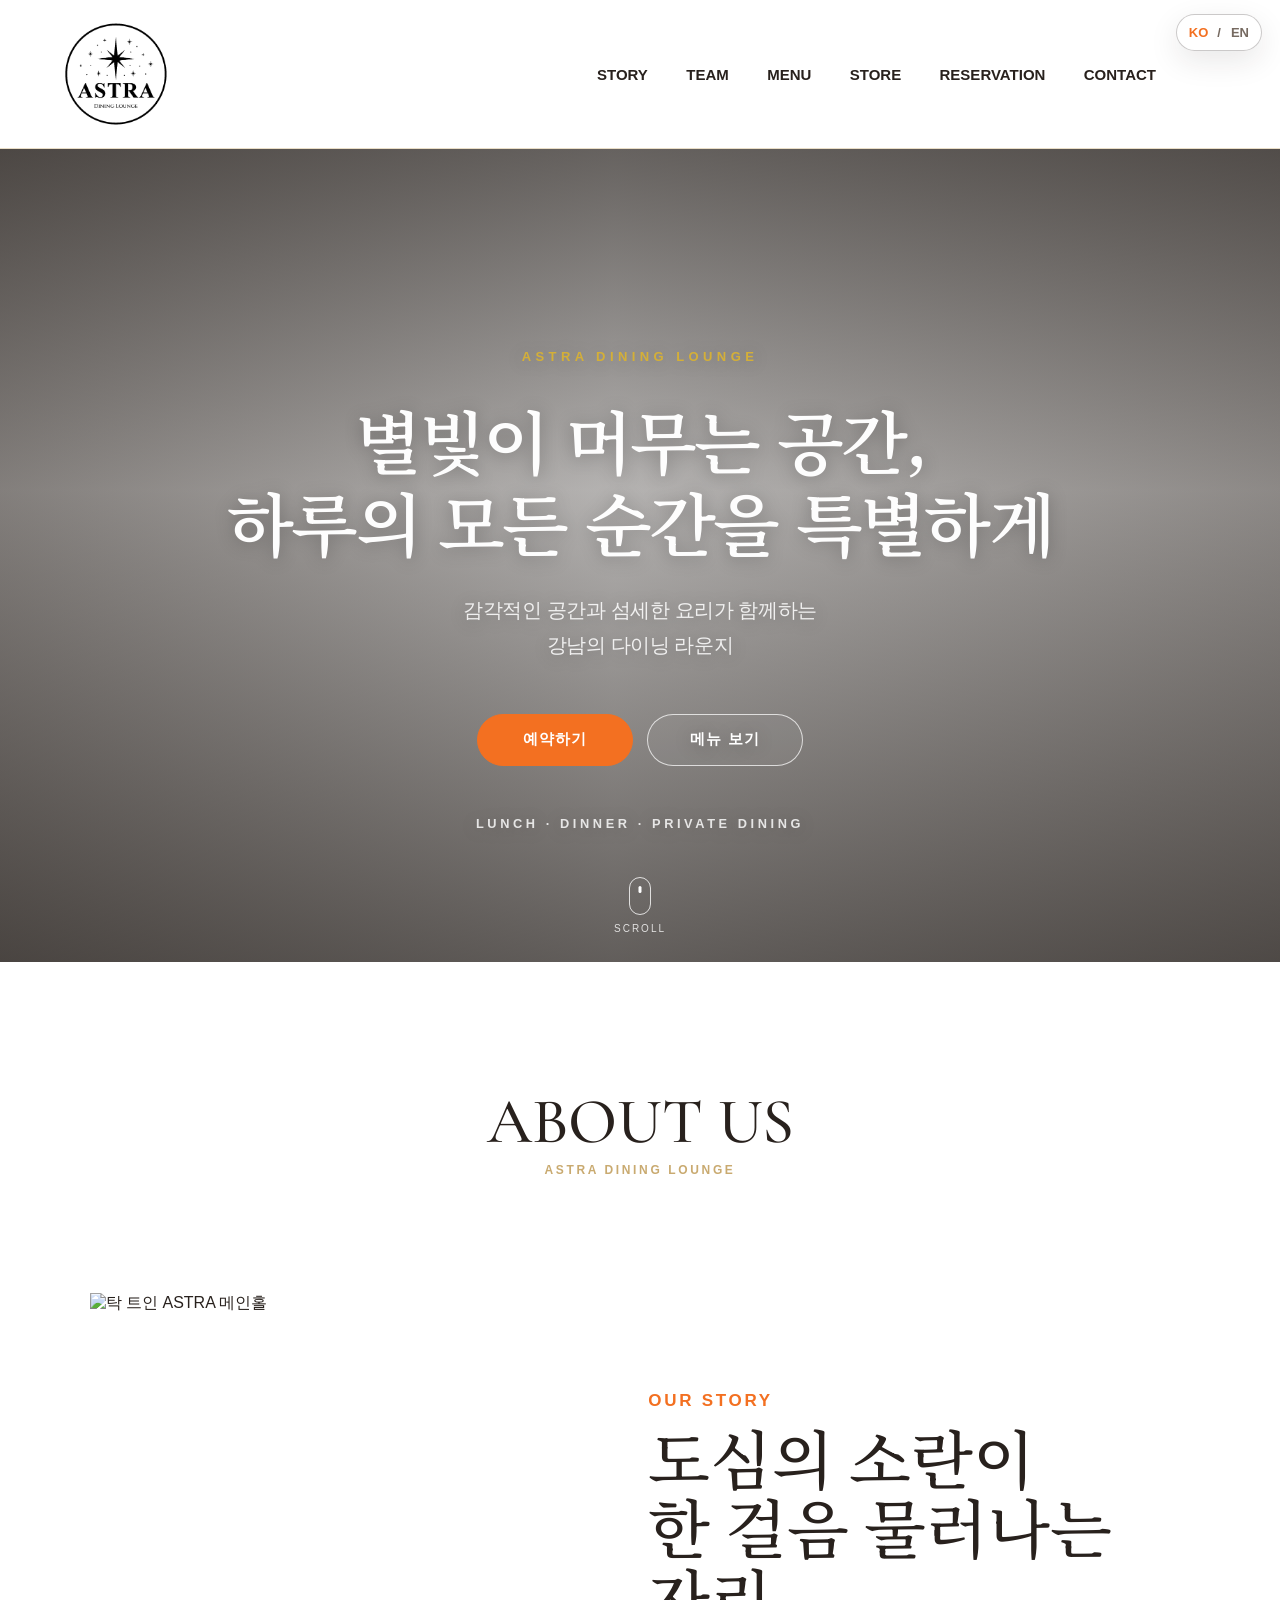
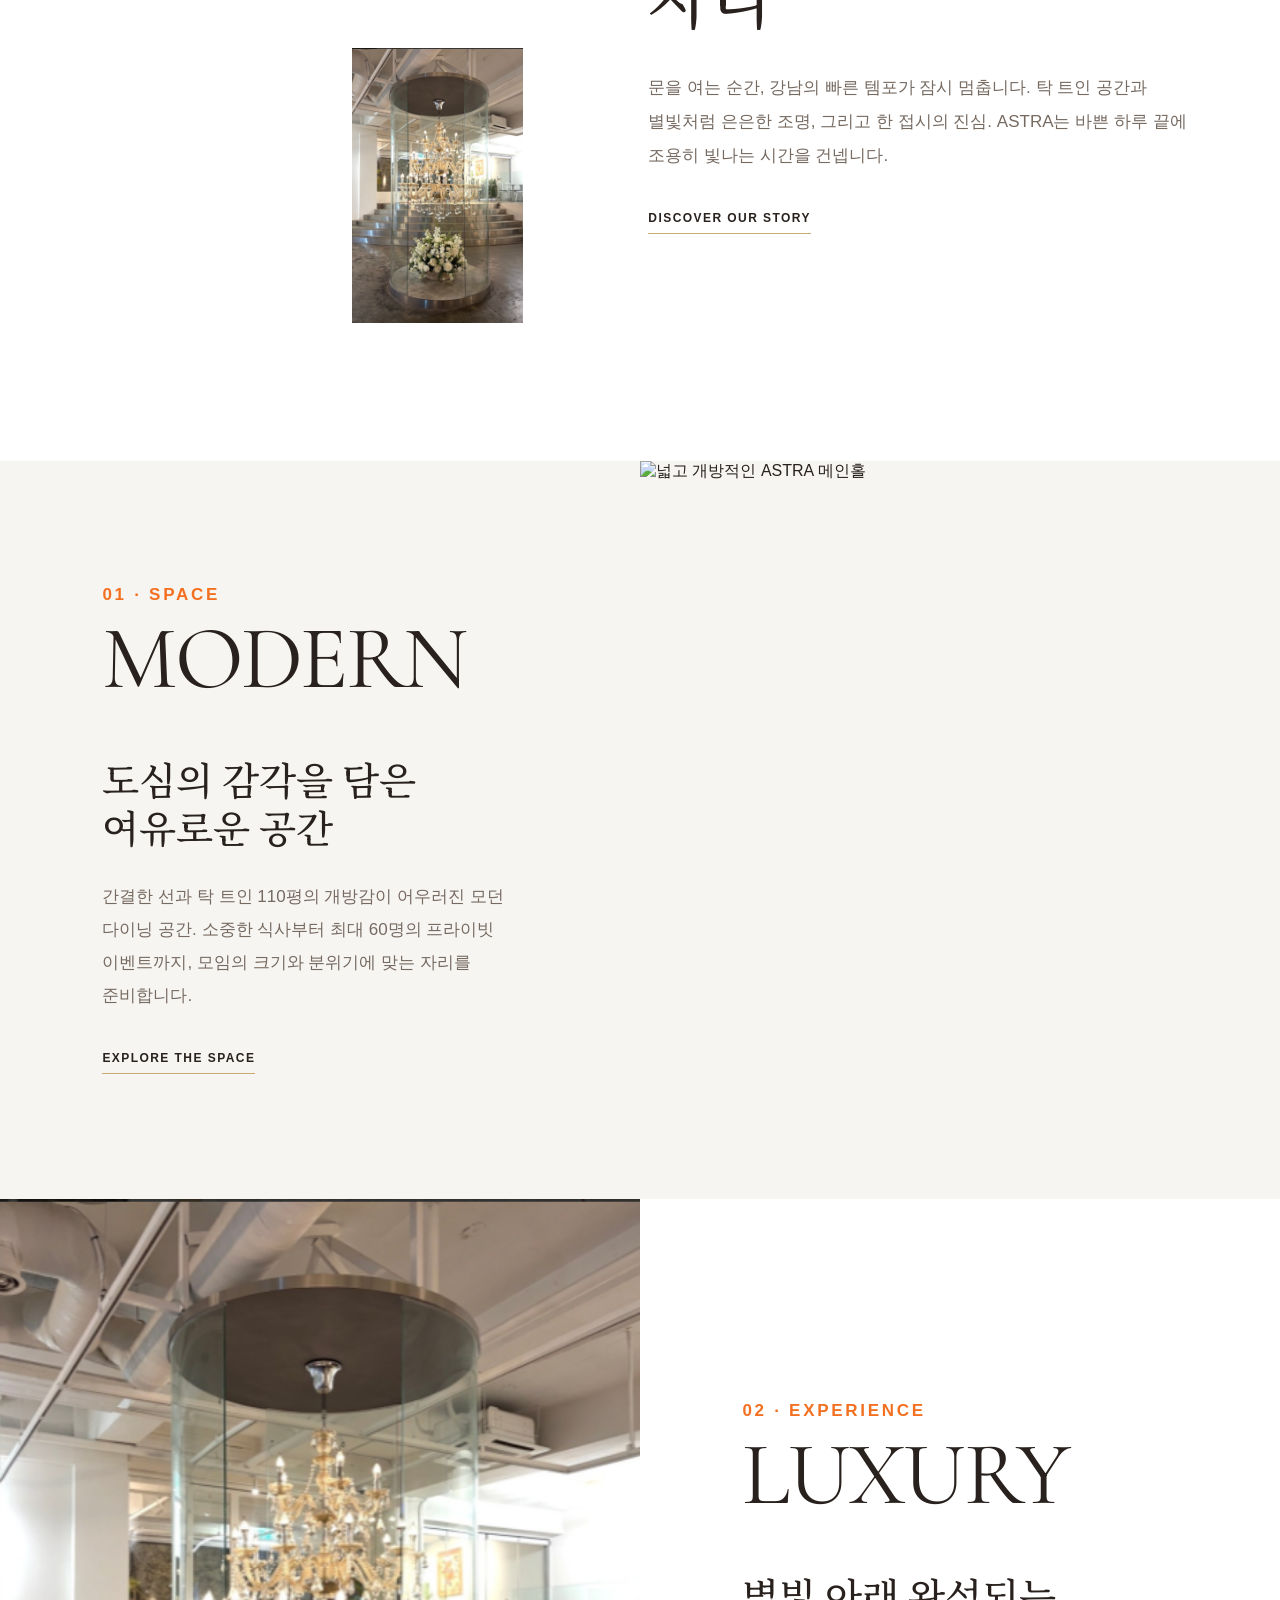
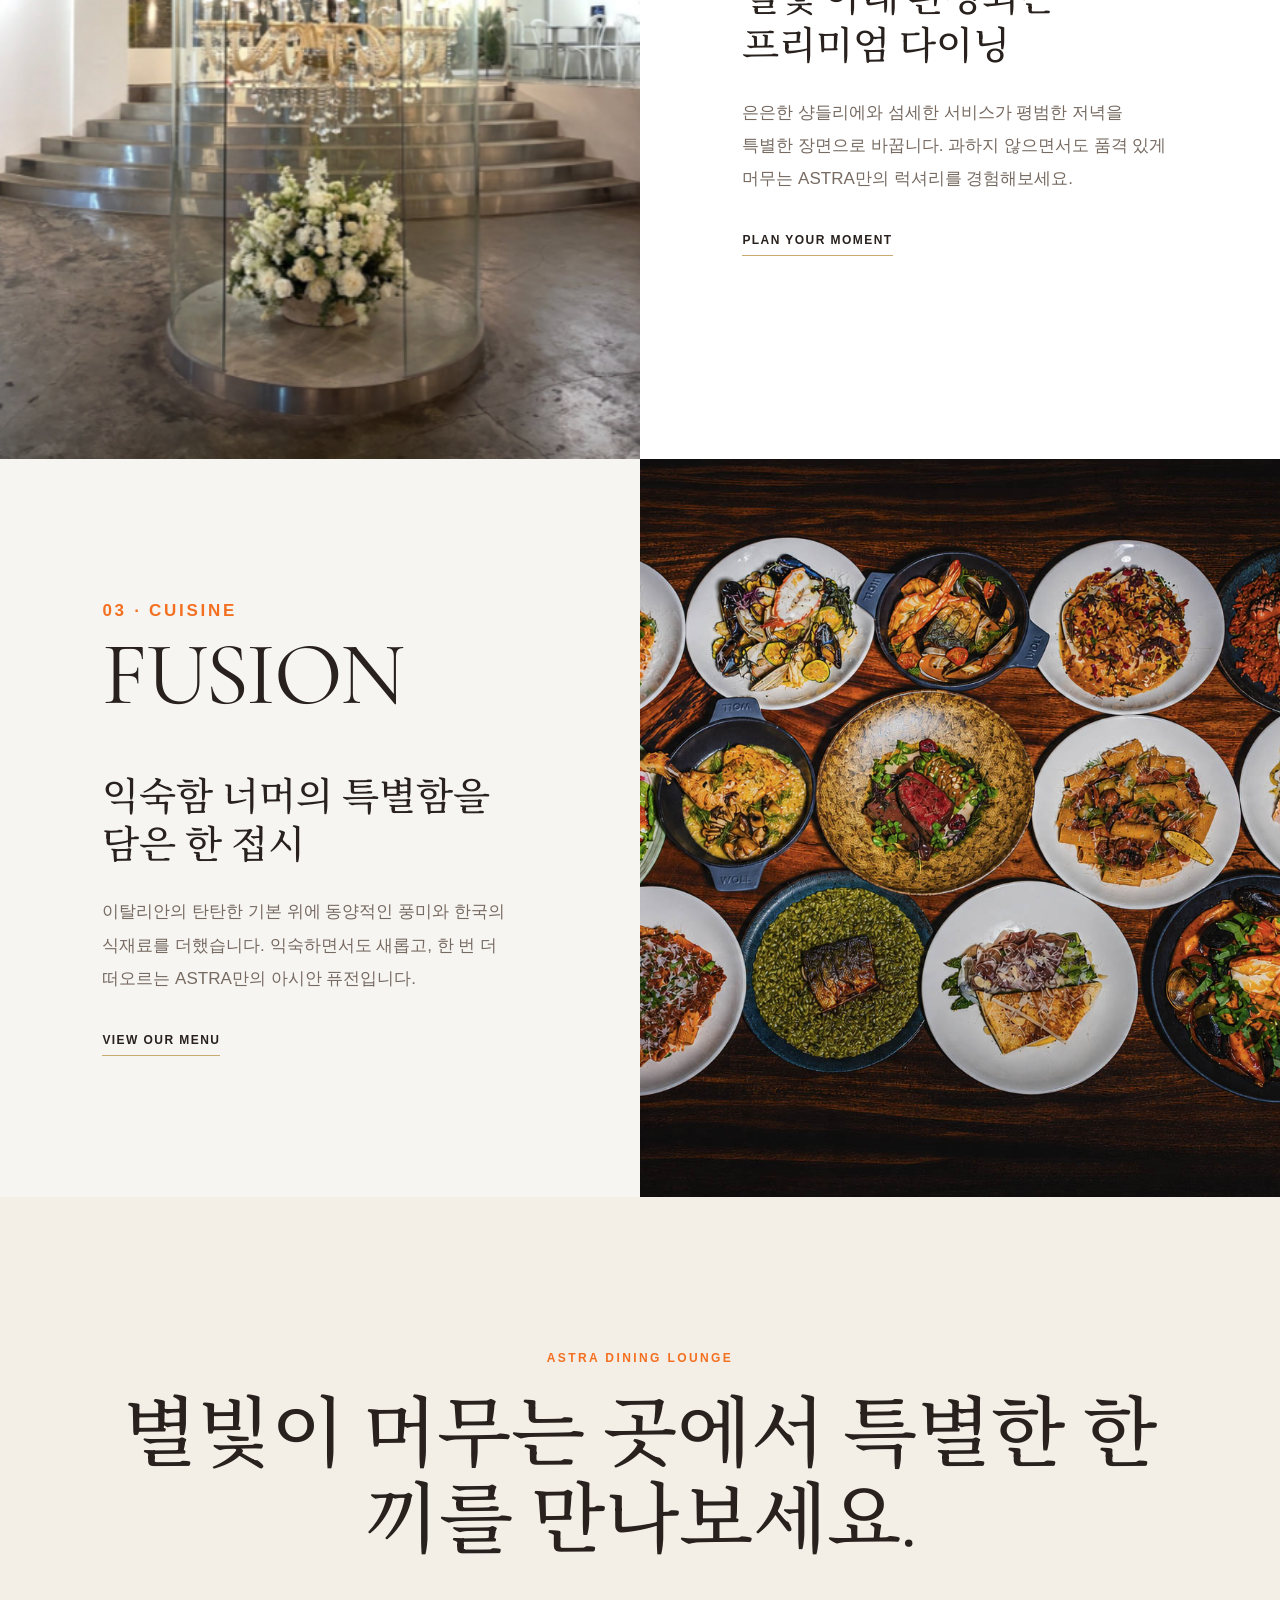
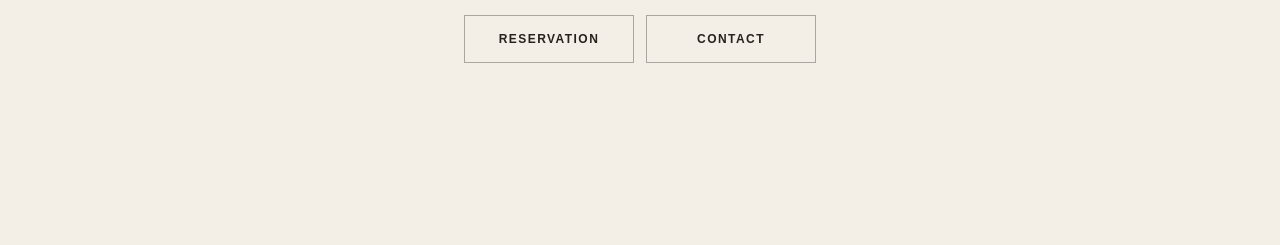
==== index.html @ 220792b0 "Add search engine optimization metadata" ====
﻿<!doctype html>
<html lang="ko">
  <head>
    <meta charset="UTF-8" />
    <meta name="viewport" content="width=device-width, initial-scale=1.0" />
    <title>ASTRA DINING LOUNGE | 강남 다이닝 레스토랑</title>
    <meta name="description" content="강남에서 즐기는 감각적인 다이닝 공간, ASTRA DINING LOUNGE입니다. 파스타, 피자, 스테이크와 함께 특별한 점심과 저녁을 만나보세요." />
    <meta name="robots" content="index, follow" />
    <meta name="naver-site-verification" content="9bb58cdee93c85784f960c00164a709942d7e1ee" />
    <link rel="canonical" href="https://astradining.com/" />
    <meta property="og:type" content="website" />
    <meta property="og:site_name" content="ASTRA DINING LOUNGE" />
    <meta property="og:title" content="ASTRA DINING LOUNGE | 강남 다이닝 레스토랑" />
    <meta property="og:description" content="강남에서 즐기는 감각적인 다이닝 공간, ASTRA DINING LOUNGE입니다." />
    <meta property="og:url" content="https://astradining.com/" />
    <meta property="og:image" content="https://astradining.com/logo.png" />
    <meta name="twitter:card" content="summary_large_image" />
    <meta name="twitter:title" content="ASTRA DINING LOUNGE | 강남 다이닝 레스토랑" />
    <meta name="twitter:description" content="강남에서 즐기는 감각적인 다이닝 공간, ASTRA DINING LOUNGE입니다." />
    <meta name="twitter:image" content="https://astradining.com/logo.png" />
    <link rel="icon" type="image/png" href="logo-outline.png" />
    <link rel="stylesheet" href="astra-bobi.css" />
    <script type="application/ld+json">
      {
        "@context": "https://schema.org",
        "@type": "Restaurant",
        "name": "ASTRA DINING LOUNGE",
        "url": "https://astradining.com/",
        "image": "https://astradining.com/logo.png",
        "telephone": "+82-2-553-0306",
        "menu": "https://astradining.com/astra-bobi-menu.html",
        "address": {
          "@type": "PostalAddress",
          "streetAddress": "봉은사로6길 39",
          "addressLocality": "강남구",
          "addressRegion": "서울",
          "addressCountry": "KR"
        },
        "openingHours": [
          "Mo 11:30-22:00",
          "We-Su 11:30-22:00"
        ]
      }
    </script>
  </head>
  <body>
    <header class="bobi-header home-header">
      <a class="bobi-brand" href="index.html"><img src="logo-outline.png" alt="ASTRA" /></a>
      <nav class="bobi-nav" aria-label="주요 메뉴">
        <a href="astra-bobi-story.html">Story</a>
        <a href="astra-bobi-team.html">Team</a>
        <a href="astra-bobi-menu.html">Menu</a>
        <a href="astra-bobi-store.html">Store</a>
        <a href="astra-bobi-reservation.html">Reservation</a>
        <a href="astra-bobi-contact.html">Contact</a>
      </nav>
    </header>
    <main>
      <section class="home-hero">
        <div class="hero-panel">
          <p class="hero-brand">ASTRA DINING LOUNGE</p>
          <h1>별빛이 머무는 공간,<br />하루의 모든 순간을 특별하게</h1>
          <p class="hero-description">감각적인 공간과 섬세한 요리가 함께하는<br />강남의 다이닝 라운지</p>
          <div class="hero-actions" aria-label="ASTRA 주요 이동 링크">
            <a class="hero-button hero-button-primary" href="astra-bobi-reservation.html">예약하기</a>
            <a class="hero-button hero-button-secondary" href="astra-bobi-menu.html">메뉴 보기</a>
          </div>
          <p class="hero-meta">LUNCH · DINNER · PRIVATE DINING</p>
        </div>
        <a class="home-scroll-cue" href="#about-astra" aria-label="브랜드 소개로 이동"><span></span>Scroll</a>
      </section>
      <section class="home-about" id="about-astra">
        <div class="home-section-heading">
          <strong>ABOUT US</strong>
          <span>ASTRA DINING LOUNGE</span>
        </div>
        <div class="home-about-layout">
          <div class="home-about-images">
            <figure><img src="인테리어사진/매장홀사진.JPG" alt="탁 트인 ASTRA 메인홀" /></figure>
            <figure><img src="인테리어사진/샹들리에.png" alt="ASTRA의 별빛을 닮은 샹들리에" /></figure>
          </div>
          <div class="home-about-copy">
            <p class="home-eyebrow">Our Story</p>
            <h2>도심의 소란이<br />한 걸음 물러나는 자리</h2>
            <p>문을 여는 순간, 강남의 빠른 템포가 잠시 멈춥니다. 탁 트인 공간과 별빛처럼 은은한 조명, 그리고 한 접시의 진심. ASTRA는 바쁜 하루 끝에 조용히 빛나는 시간을 건넵니다.</p>
            <a class="home-text-link" href="astra-bobi-story.html">Discover Our Story</a>
          </div>
        </div>
      </section>
      <section class="home-keyword home-keyword-space">
        <div class="home-keyword-copy">
          <span>01 · Space</span>
          <h2>MODERN</h2>
          <strong>도심의 감각을 담은 여유로운 공간</strong>
          <p>간결한 선과 탁 트인 110평의 개방감이 어우러진 모던 다이닝 공간. 소중한 식사부터 최대 60명의 프라이빗 이벤트까지, 모임의 크기와 분위기에 맞는 자리를 준비합니다.</p>
          <a class="home-text-link" href="astra-bobi-store.html">Explore The Space</a>
        </div>
        <figure><img src="인테리어사진/매장홀사진.JPG" alt="넓고 개방적인 ASTRA 메인홀" /></figure>
      </section>
      <section class="home-keyword home-keyword-stellar">
        <figure><img src="인테리어사진/샹들리에.png" alt="별빛처럼 빛나는 ASTRA 샹들리에" /></figure>
        <div class="home-keyword-copy">
          <span>02 · Experience</span>
          <h2>LUXURY</h2>
          <strong>별빛 아래 완성되는 프리미엄 다이닝</strong>
          <p>은은한 샹들리에와 섬세한 서비스가 평범한 저녁을 특별한 장면으로 바꿉니다. 과하지 않으면서도 품격 있게 머무는 ASTRA만의 럭셔리를 경험해보세요.</p>
          <a class="home-text-link" href="astra-bobi-reservation.html">Plan Your Moment</a>
        </div>
      </section>
      <section class="home-keyword home-keyword-fusion">
        <div class="home-keyword-copy">
          <span>03 · Cuisine</span>
          <h2>FUSION</h2>
          <strong>익숙함 너머의 특별함을 담은 한 접시</strong>
          <p>이탈리안의 탄탄한 기본 위에 동양적인 풍미와 한국의 식재료를 더했습니다. 익숙하면서도 새롭고, 한 번 더 떠오르는 ASTRA만의 아시안 퓨전입니다.</p>
          <a class="home-text-link" href="astra-bobi-menu.html">View Our Menu</a>
        </div>
        <figure><img src="메뉴사진/메뉴 단체사진.jpg" alt="ASTRA의 다채로운 아시안 퓨전 메뉴" /></figure>
      </section>
      <section class="home-closing">
        <p>ASTRA DINING LOUNGE</p>
        <h2>별빛이 머무는 곳에서 특별한 한 끼를 만나보세요.</h2>
        <div>
          <a href="astra-bobi-reservation.html">Reservation</a>
          <a href="astra-bobi-contact.html">Contact</a>
        </div>
      </section>
    </main>
    <script src="astra-language.js"></script>
  </body>
</html>
---- astra-bobi.css ----
﻿@import url("https://fonts.googleapis.com/css2?family=Cormorant+Garamond:wght@400;500;600;700&family=Noto+Serif+KR:wght@400;500;600;700&display=swap");
@import url("https://cdn.jsdelivr.net/gh/orioncactus/pretendard/dist/web/static/pretendard.css");

:root {
  --ink: #28211d;
  --muted: #766a61;
  --paper: #ffffff;
  --cream: #ffffff;
  --white: #ffffff;
  --orange: #f37021;
  --gold: #c9aa70;
  --line: rgba(201, 170, 112, 0.4);
}

* {
  box-sizing: border-box;
}

html {
  scroll-behavior: smooth;
}

body {
  margin: 0;
  color: var(--ink);
  background: var(--paper);
  font-family: "Pretendard", Arial, sans-serif;
}

h1,
h2,
h3 {
  margin-top: 0;
  font-family: "Cormorant Garamond", "Noto Serif KR", serif;
  font-weight: 500;
  letter-spacing: 0;
}

a {
  color: inherit;
  text-decoration: none;
}

img {
  display: block;
  width: 100%;
  height: 100%;
  object-fit: cover;
}

.bobi-header {
  position: absolute;
  z-index: 20;
  top: 0;
  left: 0;
  right: 0;
  display: grid;
  grid-template-columns: 110px minmax(0, 1fr);
  align-items: center;
  gap: 48px;
  min-height: 98px;
  padding: 22px clamp(24px, 5vw, 82px);
  padding-right: max(clamp(24px, 5vw, 82px), 124px);
  color: var(--white);
  border-bottom: 1px solid rgba(255, 255, 255, 0.24);
}

.bobi-header.light {
  position: relative;
  color: var(--ink);
  background: var(--white);
  border-bottom-color: var(--line);
}

.bobi-header.home-header {
  position: relative;
  color: var(--ink);
  background: var(--white);
  border-bottom-color: var(--line);
}

.bobi-brand img {
  width: 104px;
  height: auto;
  object-fit: contain;
}

.bobi-header:not(.light) .bobi-brand img {
  filter: invert(1);
}

.bobi-header.home-header .bobi-brand img {
  filter: none;
}

.bobi-nav {
  display: flex;
  flex-wrap: wrap;
  justify-content: flex-end;
  gap: clamp(20px, 3vw, 44px);
  font-size: 16px;
  font-weight: 700;
  text-transform: uppercase;
}

.bobi-nav a {
  position: relative;
  padding: 12px 0;
}

.bobi-nav a::after {
  content: "";
  position: absolute;
  left: 0;
  right: 100%;
  bottom: 4px;
  border-top: 2px solid var(--orange);
  transition: right 180ms ease;
}

.bobi-nav a:hover::after,
.bobi-nav a:focus-visible::after,
.bobi-nav a:active::after,
.bobi-nav a[aria-current="page"]::after {
  right: 0;
}

.bobi-nav a:hover,
.bobi-nav a:focus-visible,
.bobi-nav a:active,
.bobi-nav a[aria-current="page"] {
  color: var(--orange);
}

.language-switch {
  display: inline-flex;
  align-items: center;
  align-self: center;
  gap: 7px;
  padding: 7px 10px;
  color: var(--muted);
  border: 1px solid rgba(40, 33, 29, 0.24);
  border-radius: 999px;
  font-size: 13px;
  font-weight: 800;
  letter-spacing: 0.08em;
}

.language-switch button {
  align-self: center;
  padding: 3px 2px;
  color: var(--muted);
  background: transparent;
  border: 0;
  font: inherit;
  cursor: pointer;
  transition: color 180ms ease;
}

.language-switch button:hover,
.language-switch button:focus-visible,
.language-switch button.is-active {
  color: var(--orange);
}

.language-switch button:focus-visible {
  outline: 2px solid var(--orange);
  outline-offset: 3px;
}

.global-language-switch {
  position: fixed;
  z-index: 80;
  top: 14px;
  right: 18px;
  background: rgba(255, 255, 255, 0.9);
  box-shadow: 0 10px 30px rgba(40, 33, 29, 0.1);
  backdrop-filter: blur(10px);
}

section {
  padding: clamp(84px, 10vw, 148px) clamp(24px, 6vw, 96px);
}

.section-title {
  display: grid;
  grid-template-columns: minmax(0, 42%) minmax(0, 58%);
  align-items: center;
  gap: 20px;
  margin-bottom: clamp(42px, 6vw, 78px);
}

.section-title p {
  margin: 0;
  color: var(--orange);
  font-size: 16px;
  font-weight: 800;
  text-transform: uppercase;
}

.section-title span {
  flex: 0 0 68px;
  border-top: 1px solid var(--gold);
}

.home-hero {
  position: relative;
  display: flex;
  align-items: flex-end;
  min-height: calc(100vh - 98px);
  padding-top: clamp(80px, 9vw, 138px);
  padding-bottom: clamp(80px, 10vw, 140px);
  color: var(--white);
  background:
    linear-gradient(90deg, rgba(26, 21, 18, 0.72), rgba(26, 21, 18, 0.14)),
    url("인테리어사진/매장 외관.JPG") center 42% / cover;
}

.hero-panel {
  position: relative;
  z-index: 1;
  max-width: 1060px;
}

.hero-panel::before {
  content: "";
  position: absolute;
  top: 8px;
  bottom: 4px;
  left: -30px;
  border-left: 4px solid var(--orange);
}

.hero-panel p {
  margin: 0 0 16px;
  color: var(--gold);
  font-size: 14px;
  font-weight: 700;
  text-transform: uppercase;
}

.hero-panel h1 {
  margin: 0;
  font-size: clamp(72px, 13vw, 164px);
  font-weight: 400;
  line-height: 0.72;
}

.hero-panel span {
  display: block;
  margin-top: 34px;
  font-family: "Cormorant Garamond", "Noto Serif KR", serif;
  font-size: clamp(18px, 2.3vw, 30px);
  word-break: keep-all;
}

.home-story {
  display: grid;
  grid-template-columns: minmax(180px, 0.35fr) minmax(0, 1fr);
  gap: clamp(38px, 8vw, 130px);
  background: var(--white);
}

.home-story .section-title {
  align-self: start;
}

.home-story h2 {
  margin: 0;
  max-width: 900px;
  font-size: clamp(36px, 4.7vw, 64px);
  line-height: 1.04;
  word-break: keep-all;
}

.home-story > p {
  grid-column: 2;
  max-width: 800px;
  margin: 0;
  color: var(--muted);
  font-size: 16px;
  line-height: 1.9;
  word-break: keep-all;
}

.home-story .more-link {
  grid-column: 1 / -1;
  justify-self: center;
}

.more-link,
.room-strip a {
  display: inline-flex;
  width: fit-content;
  margin-top: 18px;
  padding: 13px 0;
  color: var(--orange);
  font-size: 13px;
  font-weight: 800;
  text-transform: uppercase;
  border-bottom: 1px solid currentColor;
}

.preview-grid {
  display: grid;
  grid-template-columns: 1.25fr 0.75fr;
  grid-template-rows: repeat(2, minmax(167px, 19.6vw));
  gap: 2px;
  padding: 2px;
  background: var(--gold);
}

.preview-grid a {
  position: relative;
  overflow: hidden;
  background: var(--cream);
}

.preview-grid a:first-child {
  grid-row: 1 / 3;
}

.preview-grid a::after,
.menu-wall figure::after,
.store-gallery figure::after {
  content: "";
  position: absolute;
  inset: 0;
  background: linear-gradient(180deg, transparent 55%, rgba(31, 24, 20, 0.66));
}

.preview-grid img,
.menu-wall img,
.store-gallery img {
  transition: transform 600ms ease;
}

.preview-grid a:hover img,
.menu-wall figure:hover img,
.store-gallery figure:hover img {
  transform: scale(1.035);
}

.preview-grid span {
  position: absolute;
  z-index: 1;
  left: clamp(24px, 4vw, 58px);
  bottom: clamp(24px, 4vw, 52px);
  color: var(--white);
  font-family: "Cormorant Garamond", "Noto Serif KR", serif;
  font-size: clamp(35px, 4.5vw, 59px);
}

.home-story .section-title p,
.home-team .section-title p {
  font-size: 18px;
}

.home-team {
  background: var(--paper);
  text-align: center;
}

.home-team .section-title {
  justify-content: flex-start;
}

.home-team > h2 {
  max-width: 920px;
  margin: 0 auto;
  font-size: clamp(36px, 4.6vw, 62px);
  line-height: 1.05;
  word-break: keep-all;
}

.home-team-grid,
.team-board {
  display: grid;
  grid-template-columns: repeat(3, minmax(0, 1fr));
  gap: 1px;
  margin-top: clamp(52px, 7vw, 92px);
  background: var(--line);
}

.home-team-grid article,
.team-board article {
  padding: clamp(36px, 5vw, 68px) clamp(22px, 3vw, 46px);
  background: var(--white);
}

.home-team-grid p,
.team-board p {
  margin: 0 0 12px;
  color: var(--orange);
  font-size: 12px;
  font-weight: 800;
  text-transform: uppercase;
}

.home-team-grid h3,
.team-board h2 {
  margin: 0;
  font-size: clamp(28px, 3.4vw, 46px);
}

.page-title {
  min-height: 430px;
  color: var(--ink);
  background: var(--white);
  border-bottom: 1px solid var(--line);
}

.page-title .section-title {
  margin-bottom: 38px;
}

.page-title > h1 {
  margin: 0;
  font-size: clamp(48px, 7.5vw, 96px);
  font-weight: 400;
  line-height: 0.75;
}

.team-intro {
  max-width: 860px;
  margin: 44px 0 0;
  color: #4a403a;
  font-size: clamp(17px, 1.4vw, 21px);
  font-weight: 500;
  line-height: 1.9;
  word-break: keep-all;
}

.menu-title {
  display: flex;
  flex-direction: column;
  justify-content: flex-end;
  min-height: 64vh;
  color: var(--white);
  background:
    linear-gradient(90deg, rgba(32, 25, 21, 0.68), rgba(32, 25, 21, 0.12)),
    url("인테리어사진/IMG_3693.jpg") center 54% / cover;
  border-bottom: 0;
}

.menu-title .section-title p {
  color: var(--gold);
}

.sub-hero {
  display: flex;
  flex-direction: column;
  justify-content: flex-end;
  min-height: 72vh;
  color: var(--white);
}

.story-visual {
  background:
    linear-gradient(90deg, rgba(34, 27, 23, 0.76), rgba(34, 27, 23, 0.18)),
    url("인테리어사진/내부사진.png") center / cover;
}

.sub-hero .section-title p {
  color: var(--gold);
}

.story-english {
  margin: 0 0 18px;
  color: var(--gold);
  font-family: "Cormorant Garamond", serif;
  font-size: clamp(18px, 2vw, 28px);
}

.sub-hero h1 {
  max-width: 1120px;
  margin: 0;
  font-size: clamp(40px, 5.2vw, 72px);
  line-height: 1.02;
  word-break: keep-all;
}

.story-intro {
  background: var(--white);
}

.story-intro > p {
  max-width: 1050px;
  margin: 0 auto;
  font-family: "Cormorant Garamond", "Noto Serif KR", serif;
  font-size: clamp(21px, 2.5vw, 34px);
  line-height: 1.65;
  text-align: center;
  word-break: keep-all;
}

.story-details {
  display: grid;
  gap: clamp(14px, 2vw, 24px);
  padding: clamp(14px, 2vw, 24px) 0;
  background: var(--white);
}

.story-details article {
  position: relative;
  isolation: isolate;
  display: grid;
  grid-template-columns: 0.4fr 0.9fr 1fr;
  gap: clamp(30px, 6vw, 90px);
  align-items: start;
  padding: clamp(62px, 8vw, 116px) clamp(24px, 6vw, 96px);
  background: var(--paper);
  overflow: hidden;
}

.story-details article:nth-child(even) {
  background: var(--cream);
}

.story-details article::before {
  content: "";
  position: absolute;
  z-index: -1;
  inset: 0;
  background-position: center;
  background-size: cover;
  opacity: 0.18;
}

.story-details article:nth-child(1)::before {
  background-image: url("인테리어사진/내부사진.png");
}

.story-details article:nth-child(2)::before {
  background-image: url("인테리어사진/IMG_3693.jpg");
  background-position: center 58%;
}

.story-details article:nth-child(3)::before {
  background-image: url("인테리어사진/매장 외관.jpg");
}

.story-details span {
  align-self: center;
  color: var(--orange);
  font-size: 24px;
  font-weight: 800;
  text-transform: uppercase;
}

.story-details h2 {
  align-self: center;
  margin: 0;
  font-size: clamp(28px, 3.4vw, 46px);
  line-height: 1.08;
  word-break: keep-all;
}

.story-heading-two-lines {
  white-space: nowrap;
}

.story-heading-single-line {
  white-space: nowrap;
}

.story-details p,
.chef-bio {
  margin: 0;
  color: var(--muted);
  font-size: 16px;
  line-height: 1.9;
  word-break: keep-all;
}

.story-closing,
.reservation-contact,
.contact-page {
  color: var(--ink);
  background: var(--white);
  border-top: 1px solid var(--line);
}

.story-closing {
  text-align: center;
}

.story-closing p {
  margin: 0;
  font-family: "Cormorant Garamond", "Noto Serif KR", serif;
  font-size: clamp(28px, 3.8vw, 50px);
  line-height: 1.3;
  word-break: keep-all;
}

.story-closing strong {
  display: block;
  margin-top: 32px;
  color: var(--gold);
  font-size: clamp(16px, 1.9vw, 24px);
  font-weight: 500;
}

.menu-wall {
  display: grid;
  grid-template-columns: repeat(2, minmax(0, 1fr));
  gap: 2px;
  padding: 2px;
  background: var(--gold);
}

.menu-wall figure {
  position: relative;
  min-height: min(68vw, 720px);
  margin: 0;
  overflow: hidden;
  background: var(--cream);
}

.menu-wall figure:nth-child(3n) {
  grid-column: 1 / -1;
  min-height: min(52vw, 680px);
}

.menu-wall figcaption {
  position: absolute;
  z-index: 1;
  left: clamp(24px, 4vw, 54px);
  bottom: clamp(24px, 4vw, 50px);
  color: var(--white);
  font-family: "Cormorant Garamond", "Noto Serif KR", serif;
  font-size: clamp(30px, 3.6vw, 52px);
}

.profile-line {
  display: grid;
  place-items: center;
  width: min(240px, 52vw);
  aspect-ratio: 4 / 5;
  margin: 0 auto 38px;
  background: var(--cream);
  border: 1px solid var(--line);
}

.profile-line span {
  position: relative;
  width: 48%;
  aspect-ratio: 1 / 1.32;
  border: 2px solid rgba(40, 33, 29, 0.42);
  border-bottom: 0;
  border-radius: 999px 999px 0 0;
}

.profile-line span::before {
  content: "";
  position: absolute;
  left: 50%;
  top: -42%;
  width: 54%;
  aspect-ratio: 1;
  border: 2px solid rgba(40, 33, 29, 0.42);
  border-radius: 50%;
  transform: translateX(-50%);
}

.profile-line span::after {
  content: "";
  position: absolute;
  left: 50%;
  bottom: 16%;
  width: 62%;
  border-top: 2px solid rgba(40, 33, 29, 0.26);
  transform: translateX(-50%);
}

.team-board {
  margin-top: 0;
  padding: 2px;
  background: var(--gold);
}

.team-board p {
  font-size: 16px;
}

.chef-bio {
  margin-top: 24px;
}

.store-title > h1 {
  max-width: 920px;
  font-size: clamp(36px, 4.6vw, 62px);
  line-height: 1.04;
  word-break: keep-all;
}

.store-title .section-title p {
  font-size: 17px;
}

.store-gallery {
  display: grid;
  grid-template-columns: repeat(2, minmax(0, 1fr));
  gap: 2px;
  padding: 2px;
  background: var(--gold);
}

.store-gallery figure {
  position: relative;
  min-height: min(70vw, 760px);
  margin: 0;
  overflow: hidden;
}

.store-gallery .gallery-wide {
  grid-column: 1 / -1;
  min-height: min(54vw, 700px);
}

.store-gallery figcaption {
  position: absolute;
  z-index: 1;
  left: clamp(24px, 4vw, 54px);
  bottom: clamp(24px, 4vw, 50px);
  color: var(--white);
  font-family: "Cormorant Garamond", serif;
  font-size: clamp(34px, 5vw, 70px);
}

.store-info {
  background: var(--white);
}

.store-info-text {
  text-align: center;
}

.store-info-text > div {
  max-width: 900px;
  margin: 0 auto;
}

.store-info h2 {
  margin: 0;
  font-size: clamp(38px, 5vw, 66px);
  font-weight: 700;
}

.store-info p {
  margin: 18px 0 0;
  color: var(--muted);
  font-size: 16px;
  line-height: 1.7;
}

.reservation-hero {
  min-height: 70vh;
  color: var(--white);
  background:
    linear-gradient(90deg, rgba(34, 27, 23, 0.8), rgba(34, 27, 23, 0.16)),
    url("인테리어사진/내부사진.png") center / cover;
}

.reservation-hero .section-title p {
  color: var(--gold);
}

.reservation-hero h1 {
  max-width: 1100px;
  margin: 0;
  font-size: clamp(40px, 5.2vw, 72px);
  line-height: 1.02;
  word-break: keep-all;
}

.reservation-hero > p {
  max-width: 760px;
  margin: 28px 0 0;
  color: rgba(255, 255, 255, 0.78);
  font-size: 16px;
  line-height: 1.8;
}

.reservation-rooms {
  background: var(--white);
}

.reservation-room-grid {
  display: grid;
  grid-template-columns: repeat(2, minmax(0, 1fr));
  gap: 1px;
  padding: 1px;
  background: var(--gold);
}

.reservation-room-card {
  display: grid;
  grid-template-rows: auto 1fr;
  min-width: 0;
  background: var(--paper);
}

.reservation-room-card figure {
  margin: 0;
  aspect-ratio: 4 / 3;
  overflow: hidden;
}

.reservation-room-card figure img {
  width: 100%;
  height: 100%;
  object-fit: cover;
}

.reservation-room-card:first-child figure img {
  object-position: center 58%;
}

.reservation-room-hall {
  grid-column: 1 / -1;
}

.reservation-room-hall figure {
  aspect-ratio: 16 / 9;
}

.reservation-room-copy {
  padding: clamp(32px, 4vw, 58px);
}

.reservation-room-meta {
  display: flex;
  align-items: center;
  justify-content: space-between;
  gap: 24px;
  margin-bottom: 20px;
  padding-bottom: 16px;
  border-bottom: 1px solid var(--line);
}

.reservation-room-card p,
.reservation-contact > p {
  margin: 0;
  color: var(--orange);
  font-size: 12px;
  font-weight: 800;
  text-transform: uppercase;
}

.reservation-room-meta strong {
  color: var(--gold);
  font-size: 12px;
  letter-spacing: 0.08em;
  text-transform: uppercase;
}

.reservation-room-card h2,
.reservation-contact h2,
.reservation-contact h3 {
  margin: 0;
  font-size: clamp(34px, 4.3vw, 58px);
  font-weight: 600;
  line-height: 1.04;
  word-break: keep-all;
}

.reservation-room-card span,
.reservation-contact > span {
  display: block;
  margin-top: 24px;
  color: var(--muted);
  font-size: 16px;
  line-height: 1.8;
  word-break: keep-all;
}

.reservation-contact > p {
  margin-bottom: 16px;
  color: var(--gold);
}

.reservation-contact {
  color: var(--ink);
  background: var(--white);
}

.reservation-contact > span,
.reservation-event-copy {
  max-width: 860px;
  color: var(--muted);
}

.reservation-contact .reservation-event-copy {
  margin: 24px 0 0;
  color: var(--muted);
  font-size: 16px;
  font-weight: 400;
  line-height: 1.8;
  text-transform: none;
}

.reservation-event-closing {
  display: block;
  margin-top: 8px;
  white-space: nowrap;
}

.reservation-event-title {
  white-space: nowrap;
}

.reservation-contact > div {
  display: flex;
  flex-wrap: wrap;
  gap: 12px;
  margin-top: 36px;
}

.reservation-contact a {
  padding: 15px 20px;
  color: var(--gold);
  border: 1px solid rgba(201, 170, 112, 0.45);
  transition: color 180ms ease, background 180ms ease, border-color 180ms ease;
}

.reservation-contact a:hover,
.reservation-contact a:focus-visible {
  color: var(--white);
  background: var(--orange);
  border-color: var(--orange);
}

.contact-page {
  min-height: calc(100vh - 98px);
}

.contact-page .section-title p {
  color: var(--gold);
}

.contact-page > h1 {
  max-width: 1000px;
  margin: 0;
  font-size: clamp(40px, 5.2vw, 72px);
  line-height: 1.03;
  word-break: keep-all;
}

.contact-page dl {
  max-width: 900px;
  margin: clamp(54px, 8vw, 100px) 0 0 auto;
}

.contact-page dl div {
  display: grid;
  grid-template-columns: 120px minmax(0, 1fr);
  gap: 28px;
  padding: 26px 0;
  border-bottom: 1px solid rgba(201, 170, 112, 0.3);
}

.contact-page dt {
  color: var(--gold);
  font-family: "Cormorant Garamond", "Noto Serif KR", serif;
  font-size: 20px;
}

.contact-page dd {
  margin: 0;
  color: var(--muted);
  font-size: 16px;
  word-break: keep-all;
}

@media (max-width: 900px) {
  .bobi-header,
  .bobi-header.light {
    position: relative;
    grid-template-columns: 1fr;
    gap: 12px;
    color: var(--ink);
    background: var(--white);
  }

  .bobi-header:not(.light) .bobi-brand img {
    filter: none;
  }

  .bobi-nav {
    justify-content: flex-start;
    gap: 8px 22px;
  }

  .home-hero {
    min-height: 78vh;
  }

  .home-story,
  .story-details article,
  .reservation-room-grid {
    grid-template-columns: 1fr;
  }

  .reservation-room-hall {
    grid-column: auto;
  }

  .home-story > p,
  .home-story .more-link {
    grid-column: 1 / -1;
  }

  .home-team-grid,
  .team-board {
    grid-template-columns: 1fr;
  }

}

@media (max-width: 620px) {
  .bobi-header {
    padding: 18px 20px;
  }

  .bobi-brand img {
    width: 84px;
  }

  .bobi-nav {
    font-size: 13px;
  }

  .hero-panel::before {
    display: none;
  }

  .hero-panel h1 {
    font-size: clamp(60px, 21vw, 90px);
  }

  .preview-grid,
  .menu-wall,
  .store-gallery {
    grid-template-columns: 1fr;
    grid-template-rows: auto;
  }

  .preview-grid a,
  .preview-grid a:first-child,
  .menu-wall figure,
  .menu-wall figure:nth-child(3n),
  .store-gallery figure,
  .store-gallery .gallery-wide {
    grid-column: auto;
    grid-row: auto;
    min-height: 206px;
  }

  .page-title {
    min-height: 330px;
  }

  .contact-page dl div {
    grid-template-columns: 1fr;
    gap: 8px;
  }
}

/* Store detail layout */
.store-hero-detail {
  display: flex;
  align-items: flex-end;
  min-height: 78vh;
  color: var(--white);
  background:
    linear-gradient(90deg, rgba(31, 24, 20, 0.76), rgba(31, 24, 20, 0.12)),
    url("인테리어사진/매장 외관.jpg") center / cover;
}

.store-hero-detail > div {
  max-width: 980px;
}

.store-hero-detail p,
.store-concept-copy > p {
  margin: 0 0 18px;
  color: var(--gold);
  font-size: 15px;
  font-weight: 800;
}

.store-hero-detail h1 {
  margin: 0;
  font-size: clamp(54px, 8vw, 108px);
  line-height: 0.95;
}

.store-hero-detail span {
  display: block;
  margin-top: 28px;
  font-family: "Cormorant Garamond", "Noto Serif KR", serif;
  font-size: clamp(22px, 3vw, 38px);
}

.store-concept {
  display: grid;
  grid-template-columns: minmax(0, 0.85fr) minmax(360px, 1.15fr);
  gap: clamp(40px, 8vw, 120px);
  align-items: center;
}

.store-concept h2 {
  margin: 0;
  font-size: clamp(42px, 6vw, 78px);
}

.store-concept-copy > span {
  display: block;
  margin-top: 28px;
  color: var(--muted);
  font-size: 17px;
  line-height: 1.9;
  word-break: keep-all;
}

.store-concept figure {
  margin: 0;
  aspect-ratio: 4 / 3;
  overflow: hidden;
}

.interior-section {
  padding-left: 0;
  padding-right: 0;
}

.interior-heading {
  padding: 0 clamp(24px, 6vw, 96px);
  text-align: center;
}

.interior-heading h2,
.location-copy h2 {
  margin: 0;
  font-size: clamp(46px, 7vw, 92px);
}

.interior-heading p,
.location-copy > p {
  margin: 18px 0 0;
  color: var(--muted);
  font-size: 17px;
}

.interior-gallery {
  display: grid;
  grid-template-columns: 1.2fr 0.8fr 0.8fr;
  grid-template-rows: repeat(2, minmax(280px, 36vw));
  gap: 4px;
  margin-top: clamp(46px, 7vw, 90px);
}

.interior-gallery figure {
  margin: 0;
  overflow: hidden;
}

.interior-gallery figure:first-child {
  grid-row: 1 / 3;
}

.interior-gallery figure:nth-child(2) {
  grid-column: 2 / 4;
}

.interior-carousel {
  margin-top: clamp(46px, 7vw, 90px);
}

.interior-carousel-controls {
  display: flex;
  align-items: center;
  justify-content: space-between;
  padding: 0 clamp(24px, 6vw, 96px) 22px;
}

.interior-carousel-controls p {
  margin: 0;
  color: var(--muted);
  font-family: "Cormorant Garamond", serif;
  font-size: 18px;
  letter-spacing: 0.08em;
}

.interior-carousel-controls p span:first-child {
  color: var(--orange);
  font-size: 28px;
}

.interior-carousel-controls > div {
  display: flex;
  gap: 8px;
}

.interior-carousel-controls button {
  width: 48px;
  height: 48px;
  color: var(--ink);
  background: transparent;
  border: 1px solid var(--line);
  border-radius: 50%;
  font-size: 21px;
  cursor: pointer;
  transition: color 180ms ease, background 180ms ease, border-color 180ms ease;
}

.interior-carousel-controls button:hover,
.interior-carousel-controls button:focus-visible {
  color: var(--white);
  background: var(--orange);
  border-color: var(--orange);
}

.interior-carousel-viewport {
  overflow: hidden;
  padding: 0 clamp(24px, 6vw, 96px);
  cursor: grab;
  touch-action: pan-y;
  outline: none;
}

.interior-carousel-viewport:active {
  cursor: grabbing;
}

.interior-carousel-viewport:focus-visible {
  outline: 2px solid var(--orange);
  outline-offset: -2px;
}

.interior-carousel-track {
  position: relative;
  display: flex;
  gap: clamp(14px, 2vw, 30px);
  width: max-content;
  transition: transform 680ms cubic-bezier(0.22, 1, 0.36, 1);
  will-change: transform;
}

.interior-carousel-track figure {
  flex: 0 0 min(74vw, 1320px);
  height: clamp(380px, 48vw, 740px);
  margin: 0;
  overflow: hidden;
  opacity: 0.16;
  transform: scale(0.965);
  transform-origin: left center;
  transition: opacity 520ms ease, transform 680ms cubic-bezier(0.22, 1, 0.36, 1);
}

.interior-carousel-track figure.is-active {
  opacity: 1;
  transform: scale(1);
}

.interior-carousel-track figure.is-next {
  opacity: 0.42;
}

.interior-carousel-track img {
  pointer-events: none;
  user-select: none;
}

@media (max-width: 620px) {
  .interior-carousel-controls {
    padding-bottom: 16px;
  }

  .interior-carousel-controls button {
    width: 42px;
    height: 42px;
  }

  .interior-carousel-track figure {
    flex-basis: 78vw;
    height: clamp(280px, 74vw, 390px);
  }
}

.location-section {
  position: relative;
  isolation: isolate;
  display: block;
  min-height: clamp(620px, 69vw, 760px);
  padding: 0;
  background-color: #f3f1ed;
  border-top: 1px solid var(--line);
  overflow: hidden;
}

.location-section::before {
  content: "";
  position: absolute;
  z-index: -1;
  inset: 0;
  background: url("인테리어사진/네이버 지도 위치.png") center / contain no-repeat;
}

.location-copy {
  position: absolute;
  z-index: 1;
  top: 5%;
  left: 5%;
  width: min(calc(90% - 40px), 680px);
  margin: 0;
  padding: 48px;
  background: rgba(255, 255, 255, 0.94);
  border-left: 4px solid var(--orange);
  box-shadow: 0 24px 70px rgba(40, 33, 29, 0.2);
  backdrop-filter: blur(10px);
}

.location-eyebrow {
  display: block;
  margin-bottom: 14px;
  color: var(--orange);
  font-size: 12px;
  font-weight: 800;
  letter-spacing: 0.16em;
  text-transform: uppercase;
}

.location-copy dl {
  margin: 38px 0 0;
}

.location-copy dl div {
  display: grid;
  grid-template-columns: 90px minmax(0, 1fr);
  gap: 20px;
  padding: 20px 0;
  border-bottom: 1px solid var(--line);
}

.location-copy dt {
  color: var(--orange);
  font-weight: 700;
}

.location-copy dd {
  margin: 0;
  color: var(--muted);
  white-space: nowrap;
}

/* Menu catalog layout */
.menu-catalog {
  padding-bottom: clamp(54px, 7vw, 90px);
  text-align: center;
}

.menu-eyebrow {
  margin: 0;
  color: var(--orange);
  font-size: 14px;
  font-weight: 800;
}

.menu-catalog h1 {
  margin: 20px 0 0;
  font-size: clamp(64px, 10vw, 132px);
  line-height: 0.8;
}

.menu-intro {
  margin: 30px 0 0;
  color: var(--muted);
  font-size: 17px;
}

.menu-categories {
  display: flex;
  flex-wrap: wrap;
  justify-content: center;
  gap: 10px 30px;
  margin-top: clamp(42px, 6vw, 70px);
  padding: 22px 0;
  border-top: 1px solid var(--line);
  border-bottom: 1px solid var(--line);
}

.menu-categories button {
  padding: 8px 0;
  color: var(--muted);
  background: transparent;
  border: 0;
  border-bottom: 2px solid transparent;
  font: inherit;
  font-size: 14px;
  font-weight: 700;
  cursor: pointer;
}

.menu-categories button:hover,
.menu-categories button:focus-visible,
.menu-categories button.is-active {
  color: var(--orange);
  border-bottom-color: var(--orange);
}

.menu-wall {
  display: grid;
  grid-template-columns: repeat(4, minmax(0, 1fr));
  gap: clamp(28px, 4vw, 58px) clamp(18px, 2.4vw, 34px);
  padding: 0 clamp(24px, 6vw, 96px) clamp(84px, 10vw, 148px);
  background: var(--white);
}

.menu-wall figure,
.menu-wall figure:nth-child(3n) {
  grid-column: auto;
  min-height: 0;
  margin: 0;
  overflow: visible;
  background: var(--white);
}

.menu-wall figure[hidden] {
  display: none;
}

.menu-wall figure::after {
  display: none;
}

.menu-wall img {
  height: auto;
  aspect-ratio: 1 / 1;
  object-fit: cover;
}

.menu-wall figcaption {
  position: static;
  padding-top: 18px;
  color: var(--ink);
}

.menu-wall figcaption strong,
.menu-wall figcaption span {
  display: block;
}

.menu-wall figcaption strong {
  font-family: "Noto Serif KR", serif;
  font-size: clamp(18px, 1.7vw, 24px);
  font-weight: 600;
  line-height: 1.4;
}

.menu-wall figcaption span {
  margin-top: 7px;
  color: var(--muted);
  font-family: "Cormorant Garamond", serif;
  font-size: 17px;
}

.menu-wall figcaption .menu-price {
  margin-top: 12px;
  color: var(--ink);
  font-family: "Pretendard", Arial, sans-serif;
  font-size: 18px;
  font-weight: 400;
  letter-spacing: 0.02em;
}

@media (max-width: 1000px) {
  .menu-wall {
    grid-template-columns: repeat(3, minmax(0, 1fr));
  }
}

@media (max-width: 760px) {
  .store-concept,
  .location-section {
    grid-template-columns: 1fr;
  }

  .location-section {
    min-height: 0;
    padding: calc(69.5vw + 28px) 20px 40px;
  }

  .location-section::before {
    inset: 0 0 auto;
    height: 69.5vw;
    background-position: center top;
    background-size: contain;
  }

  .location-copy {
    position: relative;
    top: auto;
    left: auto;
    width: min(100%, 480px);
    margin: 0 auto;
    padding: 36px 28px;
  }

  .location-copy dd {
    white-space: normal;
  }

  .interior-gallery {
    grid-template-columns: 1fr 1fr;
    grid-template-rows: repeat(3, minmax(260px, 60vw));
  }

  .interior-gallery figure:first-child,
  .interior-gallery figure:nth-child(2) {
    grid-column: auto;
    grid-row: auto;
  }

  .interior-gallery figure:last-child {
    grid-column: 1 / -1;
  }

  .menu-wall {
    grid-template-columns: repeat(2, minmax(0, 1fr));
  }
}

@media (max-width: 520px) {
  .store-hero-detail {
    min-height: 64vh;
  }

  .interior-gallery,
  .menu-wall {
    grid-template-columns: 1fr;
  }

  .interior-gallery figure,
  .interior-gallery figure:last-child {
    grid-column: auto;
    min-height: 360px;
  }

  .location-copy dl div {
    grid-template-columns: 1fr;
    gap: 6px;
  }
}

/* Unified type scale */
body {
  font-size: 16px;
}

.bobi-nav {
  font-size: 15px;
}

.section-title p,
.menu-eyebrow,
.store-hero-detail p,
.store-concept-copy > p {
  font-size: 14px;
}

.hero-panel h1 {
  font-size: clamp(68px, 11vw, 140px);
}

.hero-panel span {
  font-size: clamp(18px, 2.1vw, 28px);
}

.home-story h2,
.home-team > h2 {
  font-size: clamp(34px, 4.2vw, 56px);
}

.page-title > h1 {
  font-size: clamp(44px, 6.5vw, 80px);
}

.sub-hero h1,
.reservation-hero h1,
.contact-page > h1 {
  font-size: clamp(36px, 5vw, 64px);
}

.story-intro > p {
  font-size: clamp(20px, 2.3vw, 30px);
}

.story-details h2,
.home-team-grid h3,
.team-board h2 {
  font-size: clamp(26px, 3.2vw, 42px);
}

.story-closing p {
  font-size: clamp(26px, 3.5vw, 44px);
}

.store-hero-detail h1 {
  font-size: clamp(44px, 6.5vw, 84px);
}

.store-hero-detail span {
  font-size: clamp(20px, 2.4vw, 32px);
}

.store-concept h2,
.interior-heading h2,
.location-copy h2 {
  font-size: clamp(36px, 5vw, 64px);
}

.store-info h2 {
  font-size: clamp(38px, 5vw, 66px);
}

.reservation-room-card h2,
.reservation-contact h2,
.reservation-contact h3 {
  font-size: clamp(30px, 4vw, 52px);
}

.story-details p,
.chef-bio,
.store-concept-copy > span,
.interior-heading p,
.location-copy > p,
.menu-intro,
.reservation-hero > p,
.reservation-room-card span,
.reservation-contact > span,
.contact-page dd {
  font-size: 16px;
}

/* Menu image panel */
.menu-catalog {
  display: flex;
  flex-direction: column;
  justify-content: flex-end;
  min-height: 64vh;
  color: var(--white);
  background:
    linear-gradient(90deg, rgba(31, 24, 20, 0.74), rgba(31, 24, 20, 0.3)),
    url("인테리어사진/IMG_3693.jpg") center 56% / cover;
}

.menu-eyebrow {
  color: var(--gold);
}

.menu-catalog h1 {
  color: var(--white);
  font-size: clamp(54px, 7vw, 92px);
}

.menu-intro {
  color: rgba(255, 255, 255, 0.82);
}

.menu-categories {
  margin: 0;
  padding: 24px clamp(24px, 6vw, 96px);
  background: var(--white);
  border-color: var(--line);
}

.menu-categories button {
  color: var(--muted);
  font-size: 14px;
}

.menu-categories button:hover,
.menu-categories button:focus-visible,
.menu-categories button.is-active {
  color: var(--orange);
}

.menu-wall figcaption strong {
  font-size: clamp(18px, 1.5vw, 22px);
}

.menu-wall figcaption span {
  font-size: 16px;
}

@media (max-width: 620px) {
  .bobi-nav {
    font-size: 13px;
  }

  .menu-catalog {
    min-height: 560px;
  }

  .story-heading-two-lines {
    white-space: normal;
  }
}

.story-details p {
  color: #4a403a;
  font-size: 17.5px;
  font-weight: 500;
}

/* Schedule-inspired home composition, reinterpreted for ASTRA */
.home-hero {
  position: relative;
  isolation: isolate;
  align-items: center;
  justify-content: center;
  min-height: max(85vh, 720px);
  padding: clamp(112px, 12vw, 168px) clamp(24px, 6vw, 96px) clamp(96px, 10vw, 150px);
  text-align: center;
  overflow: hidden;
  background:
    linear-gradient(180deg, rgba(19, 13, 9, 0.62) 0%, rgba(19, 13, 9, 0.26) 42%, rgba(19, 13, 9, 0.64) 100%),
    linear-gradient(90deg, rgba(31, 22, 16, 0.38), rgba(31, 22, 16, 0.08) 48%, rgba(31, 22, 16, 0.32)),
    url("인테리어사진/매장홀사진.JPG") center 42% / cover;
}

.reservation-hero .reservation-title-one-line {
  max-width: none;
  font-size: clamp(34px, 3.7vw, 56px);
  white-space: nowrap;
}

.reservation-hero .reservation-intro-copy {
  max-width: none;
}

.home-hero .hero-panel {
  display: flex;
  flex-direction: column;
  align-items: center;
  width: min(100%, 920px);
  margin-top: clamp(24px, 5vh, 72px);
  color: var(--white);
  text-shadow: 0 2px 18px rgba(0, 0, 0, 0.28);
}

.home-hero .hero-panel::before {
  display: none;
}

.home-hero .hero-brand {
  margin: 0;
  color: #d4af37;
  font-size: clamp(13px, 1vw, 16px);
  font-weight: 700;
  letter-spacing: 0.34em;
  line-height: 1.4;
  text-transform: uppercase;
  animation: home-hero-rise 700ms ease both;
}

.home-hero .hero-panel h1 {
  margin: clamp(22px, 2.6vw, 34px) 0 0;
  color: rgba(255, 255, 255, 0.98);
  font-family: "Noto Serif KR", "Pretendard", serif;
  font-size: clamp(42px, 5.4vw, 78px);
  font-weight: 600;
  line-height: 1.18;
  letter-spacing: -0.04em;
  animation: home-hero-rise 760ms 80ms ease both;
}

.home-hero .hero-description {
  margin: clamp(22px, 2.4vw, 32px) 0 0;
  color: rgba(255, 255, 255, 0.86);
  font-size: clamp(17px, 1.55vw, 23px);
  font-weight: 400;
  line-height: 1.75;
  letter-spacing: -0.02em;
  animation: home-hero-rise 760ms 160ms ease both;
}

.hero-actions {
  display: flex;
  flex-wrap: wrap;
  justify-content: center;
  gap: 14px;
  margin-top: clamp(34px, 4vw, 52px);
  animation: home-hero-rise 760ms 240ms ease both;
}

.hero-button {
  display: inline-flex;
  align-items: center;
  justify-content: center;
  min-width: 156px;
  min-height: 52px;
  padding: 15px 28px;
  border: 1px solid rgba(255, 255, 255, 0.72);
  border-radius: 999px;
  font-size: 15px;
  font-weight: 800;
  letter-spacing: 0.08em;
  transition: color 180ms ease, background 180ms ease, border-color 180ms ease, transform 180ms ease;
}

.hero-button:hover,
.hero-button:focus-visible {
  transform: translateY(-2px);
}

.hero-button:focus-visible {
  outline: 2px solid var(--orange);
  outline-offset: 4px;
}

.hero-button-primary {
  border-color: var(--orange);
  background: var(--orange);
  color: var(--white);
  text-shadow: none;
}

.hero-button-primary:hover,
.hero-button-primary:focus-visible {
  border-color: #ff8642;
  background: #ff8642;
}

.hero-button-secondary {
  background: rgba(255, 255, 255, 0.04);
  color: var(--white);
}

.hero-button-secondary:hover,
.hero-button-secondary:focus-visible {
  border-color: #d4af37;
  color: #d4af37;
}

.home-hero .hero-meta {
  margin: clamp(28px, 4vw, 48px) 0 0;
  color: rgba(255, 255, 255, 0.82);
  font-size: clamp(12px, 1vw, 14px);
  font-weight: 700;
  letter-spacing: 0.28em;
  line-height: 1.6;
  animation: home-hero-rise 760ms 320ms ease both;
}

.home-scroll-cue {
  position: absolute;
  bottom: 28px;
  left: 50%;
  display: flex;
  flex-direction: column;
  align-items: center;
  gap: 8px;
  color: rgba(255, 255, 255, 0.8);
  font-size: 10px;
  letter-spacing: 0.2em;
  text-transform: uppercase;
  transform: translateX(-50%);
}

.home-scroll-cue span {
  position: relative;
  width: 22px;
  height: 38px;
  border: 1px solid rgba(255, 255, 255, 0.8);
  border-radius: 20px;
}

.home-scroll-cue span::after {
  content: "";
  position: absolute;
  top: 8px;
  left: 50%;
  width: 3px;
  height: 7px;
  background: var(--white);
  border-radius: 4px;
  transform: translateX(-50%);
  animation: home-scroll-dot 900ms ease-in-out infinite alternate;
}

.home-about {
  padding: clamp(90px, 10vw, 150px) clamp(24px, 7vw, 120px);
  background: var(--white);
}

.home-section-heading {
  margin-bottom: clamp(70px, 9vw, 130px);
  text-align: center;
}

.home-section-heading strong,
.home-section-heading span {
  display: block;
}

.home-section-heading strong {
  color: var(--ink);
  font-family: "Cormorant Garamond", serif;
  font-size: clamp(44px, 5vw, 72px);
  font-weight: 500;
  line-height: 1;
}

.home-section-heading span {
  margin-top: 9px;
  color: var(--gold);
  font-size: 12px;
  font-weight: 700;
  letter-spacing: 0.22em;
}

.home-about-layout {
  display: grid;
  grid-template-columns: minmax(0, 0.9fr) minmax(0, 1.1fr);
  gap: clamp(60px, 9vw, 150px);
  align-items: center;
  max-width: 1380px;
  margin: 0 auto;
}

.home-about-images {
  position: relative;
  min-height: clamp(500px, 50vw, 720px);
}

.home-about-images figure {
  position: absolute;
  margin: 0;
  overflow: hidden;
}

.home-about-images figure:first-child {
  inset: 0 16% 12% 0;
}

.home-about-images figure:last-child {
  right: 0;
  bottom: 0;
  width: 43%;
  height: 46%;
  border: 10px solid var(--white);
}

.home-about-copy {
  max-width: 680px;
}

.home-eyebrow,
.home-keyword-copy > span {
  margin: 0 0 18px;
  color: var(--orange);
  font-size: 17px;
  font-weight: 800;
  letter-spacing: 0.16em;
  text-transform: uppercase;
}

.home-about-copy h2 {
  margin: 0;
  font-size: clamp(46px, 5vw, 76px);
  line-height: 1.08;
  word-break: keep-all;
}

.home-about-copy > p:not(.home-eyebrow) {
  margin: 34px 0 0;
  color: var(--muted);
  font-size: 17px;
  line-height: 2;
  word-break: keep-all;
}

.home-text-link {
  display: inline-flex;
  margin-top: 38px;
  padding-bottom: 8px;
  color: var(--ink);
  font-size: 12px;
  font-weight: 800;
  letter-spacing: 0.12em;
  text-transform: uppercase;
  border-bottom: 1px solid var(--gold);
}

.home-keyword {
  display: grid;
  grid-template-columns: repeat(2, minmax(0, 1fr));
  min-height: 82vh;
  padding: 0;
  background: #f7f5f2;
}

.home-keyword:nth-of-type(even) {
  background: var(--white);
}

.home-keyword figure {
  min-height: 680px;
  margin: 0;
  overflow: hidden;
}

.home-keyword-space figure img {
  object-position: center 44%;
}

.home-keyword-stellar figure img {
  object-position: center;
}

.home-keyword-fusion figure img {
  object-position: center;
}

.home-keyword-copy {
  display: flex;
  flex-direction: column;
  justify-content: center;
  align-items: flex-start;
  padding: clamp(70px, 9vw, 150px) clamp(40px, 8vw, 130px);
}

.home-keyword-copy h2 {
  margin: 0;
  color: var(--ink);
  font-size: clamp(58px, 7vw, 118px);
  font-weight: 400;
  line-height: 0.8;
  letter-spacing: -0.03em;
}

.home-keyword-copy strong {
  display: block;
  margin-top: clamp(36px, 5vw, 70px);
  font-family: "Cormorant Garamond", "Noto Serif KR", serif;
  font-size: clamp(27px, 3vw, 44px);
  font-weight: 500;
  line-height: 1.25;
  word-break: keep-all;
}

.home-keyword-copy > p {
  max-width: 650px;
  margin: 25px 0 0;
  color: var(--muted);
  font-size: 17px;
  line-height: 1.95;
  word-break: keep-all;
}

.home-closing {
  min-height: 72vh;
  padding: clamp(100px, 12vw, 180px) clamp(24px, 6vw, 96px);
  color: var(--ink);
  text-align: center;
  background: #f3eee6;
}

.home-closing > p {
  margin: 0 0 28px;
  color: var(--orange);
  font-size: 12px;
  font-weight: 800;
  letter-spacing: 0.2em;
}

.home-closing h2 {
  margin: 0;
  font-size: clamp(44px, 6vw, 86px);
  line-height: 1.12;
  word-break: keep-all;
}

.home-closing > div {
  display: flex;
  flex-wrap: wrap;
  justify-content: center;
  gap: 12px;
  margin-top: 50px;
}

.home-closing a {
  min-width: 170px;
  padding: 16px 25px;
  color: var(--ink);
  font-size: 12px;
  font-weight: 800;
  letter-spacing: 0.12em;
  text-transform: uppercase;
  border: 1px solid rgba(40, 33, 29, 0.35);
}

.home-closing a:hover,
.home-closing a:focus-visible {
  color: var(--white);
  background: var(--orange);
  border-color: var(--orange);
}

@keyframes home-hero-rise {
  from { opacity: 0; transform: translateY(24px); }
  to { opacity: 1; transform: translateY(0); }
}

@keyframes home-scroll-dot {
  from { transform: translate(-50%, 0); }
  to { transform: translate(-50%, 11px); }
}

@media (prefers-reduced-motion: reduce) {
  .home-hero .hero-brand,
  .home-hero .hero-panel h1,
  .home-hero .hero-description,
  .hero-actions,
  .home-hero .hero-meta {
    animation: none;
  }

  .hero-button {
    transition: none;
  }
}

@media (max-width: 900px) {
  .home-hero {
    min-height: max(85vh, 680px);
    padding: 96px 28px 88px;
    background:
      linear-gradient(180deg, rgba(19, 13, 9, 0.68) 0%, rgba(19, 13, 9, 0.34) 44%, rgba(19, 13, 9, 0.7) 100%),
      linear-gradient(90deg, rgba(31, 22, 16, 0.28), rgba(31, 22, 16, 0.08) 48%, rgba(31, 22, 16, 0.28)),
      url("인테리어사진/매장홀사진.JPG") center 40% / cover;
  }

  .home-hero .hero-panel {
    margin-top: 36px;
  }

  .home-about-layout,
  .home-keyword {
    grid-template-columns: 1fr;
  }

  .home-about-images {
    min-height: 620px;
  }

  .home-keyword figure {
    min-height: 540px;
  }

  .home-keyword-stellar .home-keyword-copy {
    order: -1;
  }

  .home-keyword-copy {
    min-height: 580px;
  }
}

@media (max-width: 620px) {
  .home-hero {
    min-height: 100svh;
    padding: 92px 20px max(56px, env(safe-area-inset-bottom));
    background:
      linear-gradient(180deg, rgba(19, 13, 9, 0.74) 0%, rgba(19, 13, 9, 0.4) 42%, rgba(19, 13, 9, 0.78) 100%),
      linear-gradient(90deg, rgba(31, 22, 16, 0.34), rgba(31, 22, 16, 0.08) 48%, rgba(31, 22, 16, 0.34)),
      url("인테리어사진/매장홀사진.JPG") 52% 38% / cover;
  }

  .home-hero .hero-panel {
    margin-top: 24px;
  }

  .home-hero .hero-brand {
    font-size: 12px;
    letter-spacing: 0.2em;
  }

  .home-hero .hero-panel h1 {
    font-size: clamp(36px, 11vw, 52px);
    line-height: 1.24;
  }

  .home-hero .hero-description {
    font-size: 16px;
    line-height: 1.65;
  }

  .hero-actions {
    width: 100%;
    gap: 10px;
    margin-top: 30px;
  }

  .hero-button {
    flex: 1 1 148px;
    min-width: 0;
    min-height: 50px;
    padding: 14px 18px;
  }

  .home-hero .hero-meta {
    font-size: 11px;
    letter-spacing: 0.16em;
  }

  .home-scroll-cue {
    display: none;
  }

  .home-about {
    padding-top: 80px;
    padding-bottom: 80px;
  }

  .home-section-heading {
    margin-bottom: 60px;
  }

  .home-about-images {
    min-height: 440px;
  }

  .home-about-images figure:first-child {
    inset: 0 10% 10% 0;
  }

  .home-about-images figure:last-child {
    width: 45%;
    height: 42%;
    border-width: 6px;
  }

  .home-about-copy h2 {
    font-size: 42px;
  }

  .home-keyword figure {
    min-height: 390px;
  }

  .home-keyword-copy {
    min-height: 510px;
    padding: 70px 24px;
  }

  .home-keyword-copy h2 {
    font-size: clamp(55px, 18vw, 82px);
  }

  .home-keyword-copy > p,
  .home-about-copy > p:not(.home-eyebrow) {
    font-size: 16px;
  }

  .home-closing {
    min-height: 620px;
  }
}

/* Reservation room selector */
.reservation-hero {
  display: flex;
  flex-direction: column;
  justify-content: center;
  min-height: clamp(380px, 42vw, 620px);
  background:
    linear-gradient(90deg, rgba(31, 25, 22, 0.78), rgba(31, 25, 22, 0.22)),
    url("광고포스터사진/IMG_3853.jpeg") center 48% / cover;
}

.reservation-list-heading {
  margin-bottom: clamp(55px, 7vw, 95px);
  text-align: center;
}

.reservation-list-heading p {
  margin: 0 0 14px;
  color: var(--orange);
  font-size: 12px;
  font-weight: 800;
  letter-spacing: 0.18em;
  text-transform: uppercase;
}

.reservation-list-heading h2 {
  margin: 0;
  font-size: clamp(40px, 5vw, 68px);
  line-height: 1.1;
  word-break: keep-all;
}

.reservation-room-grid {
  grid-template-columns: repeat(2, minmax(0, 1fr));
  gap: clamp(26px, 3vw, 46px);
  padding: 0;
  background: transparent;
}

.reservation-room-card,
.reservation-room-hall {
  grid-column: auto;
  grid-template-rows: auto 1fr;
  background: var(--white);
  border: 1px solid var(--line);
  box-shadow: 0 16px 42px rgba(40, 33, 29, 0.08);
}

.reservation-room-card figure,
.reservation-room-hall figure {
  aspect-ratio: 4 / 3;
}

.reservation-room-card figure img {
  transition: transform 600ms ease;
}

.reservation-room-card:hover figure img {
  transform: scale(1.035);
}

.reservation-room-copy {
  display: flex;
  flex-direction: column;
  padding: clamp(28px, 3vw, 42px);
}

.reservation-room-card h2 {
  font-size: clamp(28px, 2.5vw, 40px);
}

.reservation-room-copy > span {
  min-height: 5.4em;
  margin-top: 20px;
}

.reservation-room-actions {
  display: flex;
  flex-wrap: wrap;
  align-items: center;
  justify-content: space-between;
  gap: 14px;
  margin-top: auto;
  padding-top: 24px;
  border-top: 1px solid var(--line);
}

.reservation-room-actions em {
  color: var(--muted);
  font-size: 11px;
  font-style: normal;
  font-weight: 700;
  letter-spacing: 0.08em;
  text-transform: uppercase;
}

.reservation-room-actions > div {
  display: flex;
  gap: 8px;
}

.reservation-room-actions a {
  min-width: 88px;
  padding: 11px 13px;
  color: var(--white);
  background: var(--ink);
  font-size: 12px;
  font-weight: 700;
  text-align: center;
  transition: background 180ms ease;
}

.reservation-room-actions a:hover,
.reservation-room-actions a:focus-visible {
  background: var(--orange);
}

@media (max-width: 1100px) {
  .reservation-room-grid {
    grid-template-columns: repeat(2, minmax(0, 1fr));
  }

  .reservation-room-hall {
    grid-column: auto;
    max-width: none;
    width: auto;
    margin: 0;
  }
}

@media (max-width: 720px) {
  .reservation-hero {
    min-height: 560px;
  }

  .reservation-hero .reservation-title-one-line {
    white-space: normal;
  }

  .reservation-room-grid {
    grid-template-columns: 1fr;
  }

  .reservation-room-hall {
    grid-column: auto;
    max-width: none;
  }

  .reservation-room-copy > span {
    min-height: 0;
  }

  .reservation-event-closing {
    white-space: normal;
  }

  .reservation-event-title {
    white-space: normal;
  }
}

.contact-page dl .contact-instagram {
  grid-template-columns: 120px minmax(0, 1fr);
}

.contact-instagram dd {
  white-space: nowrap;
}
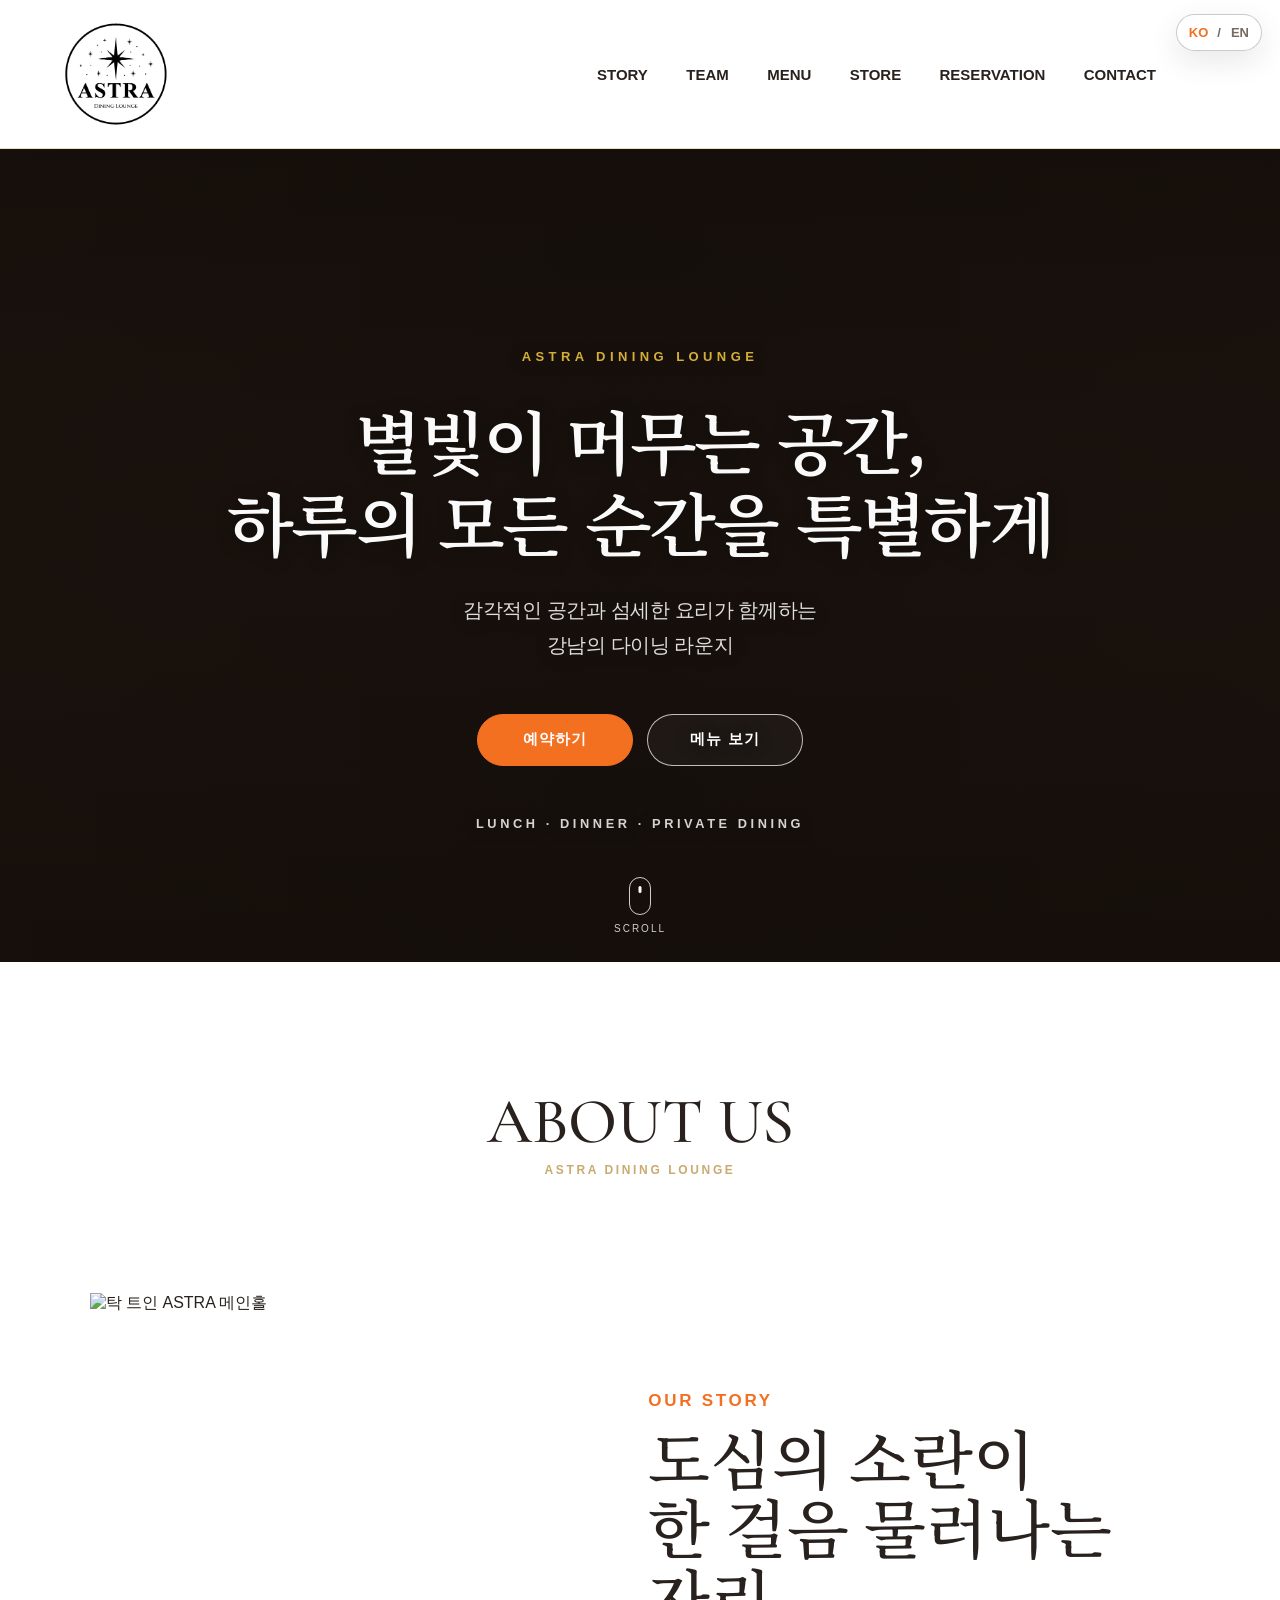
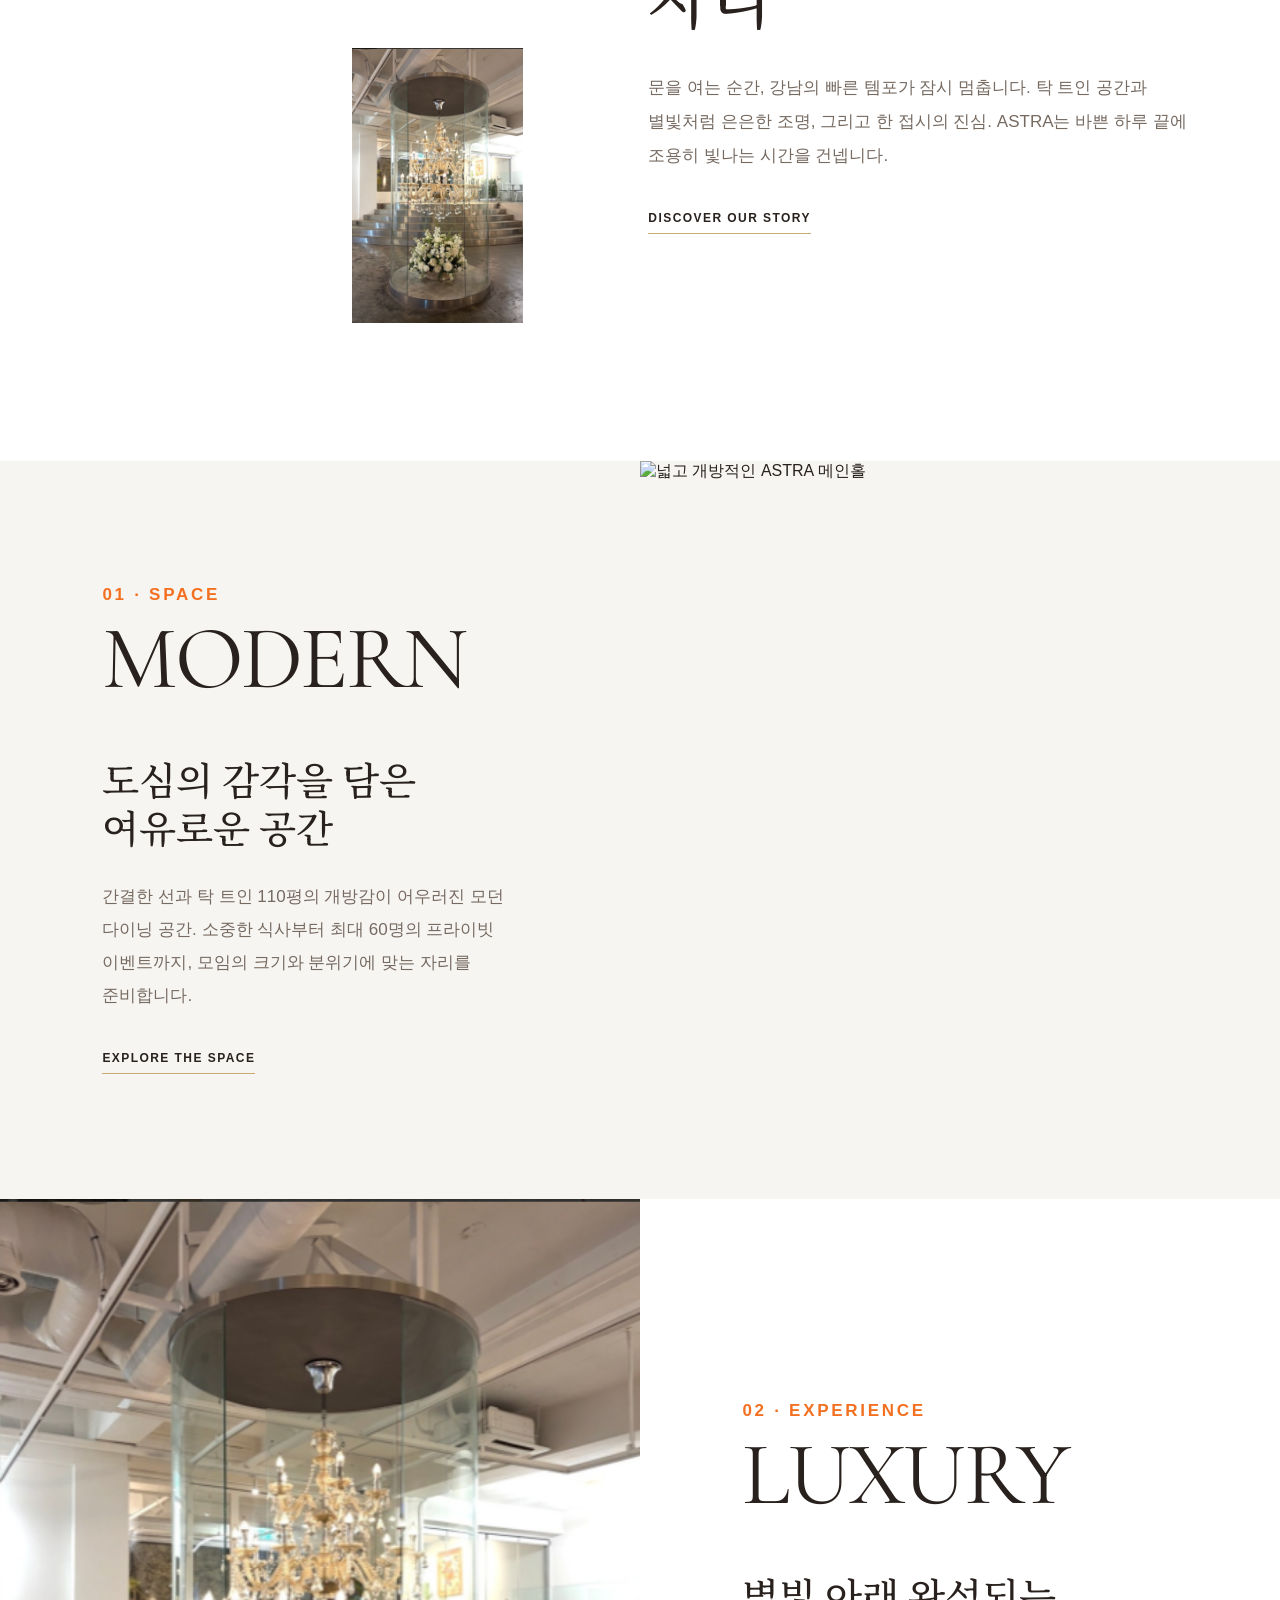
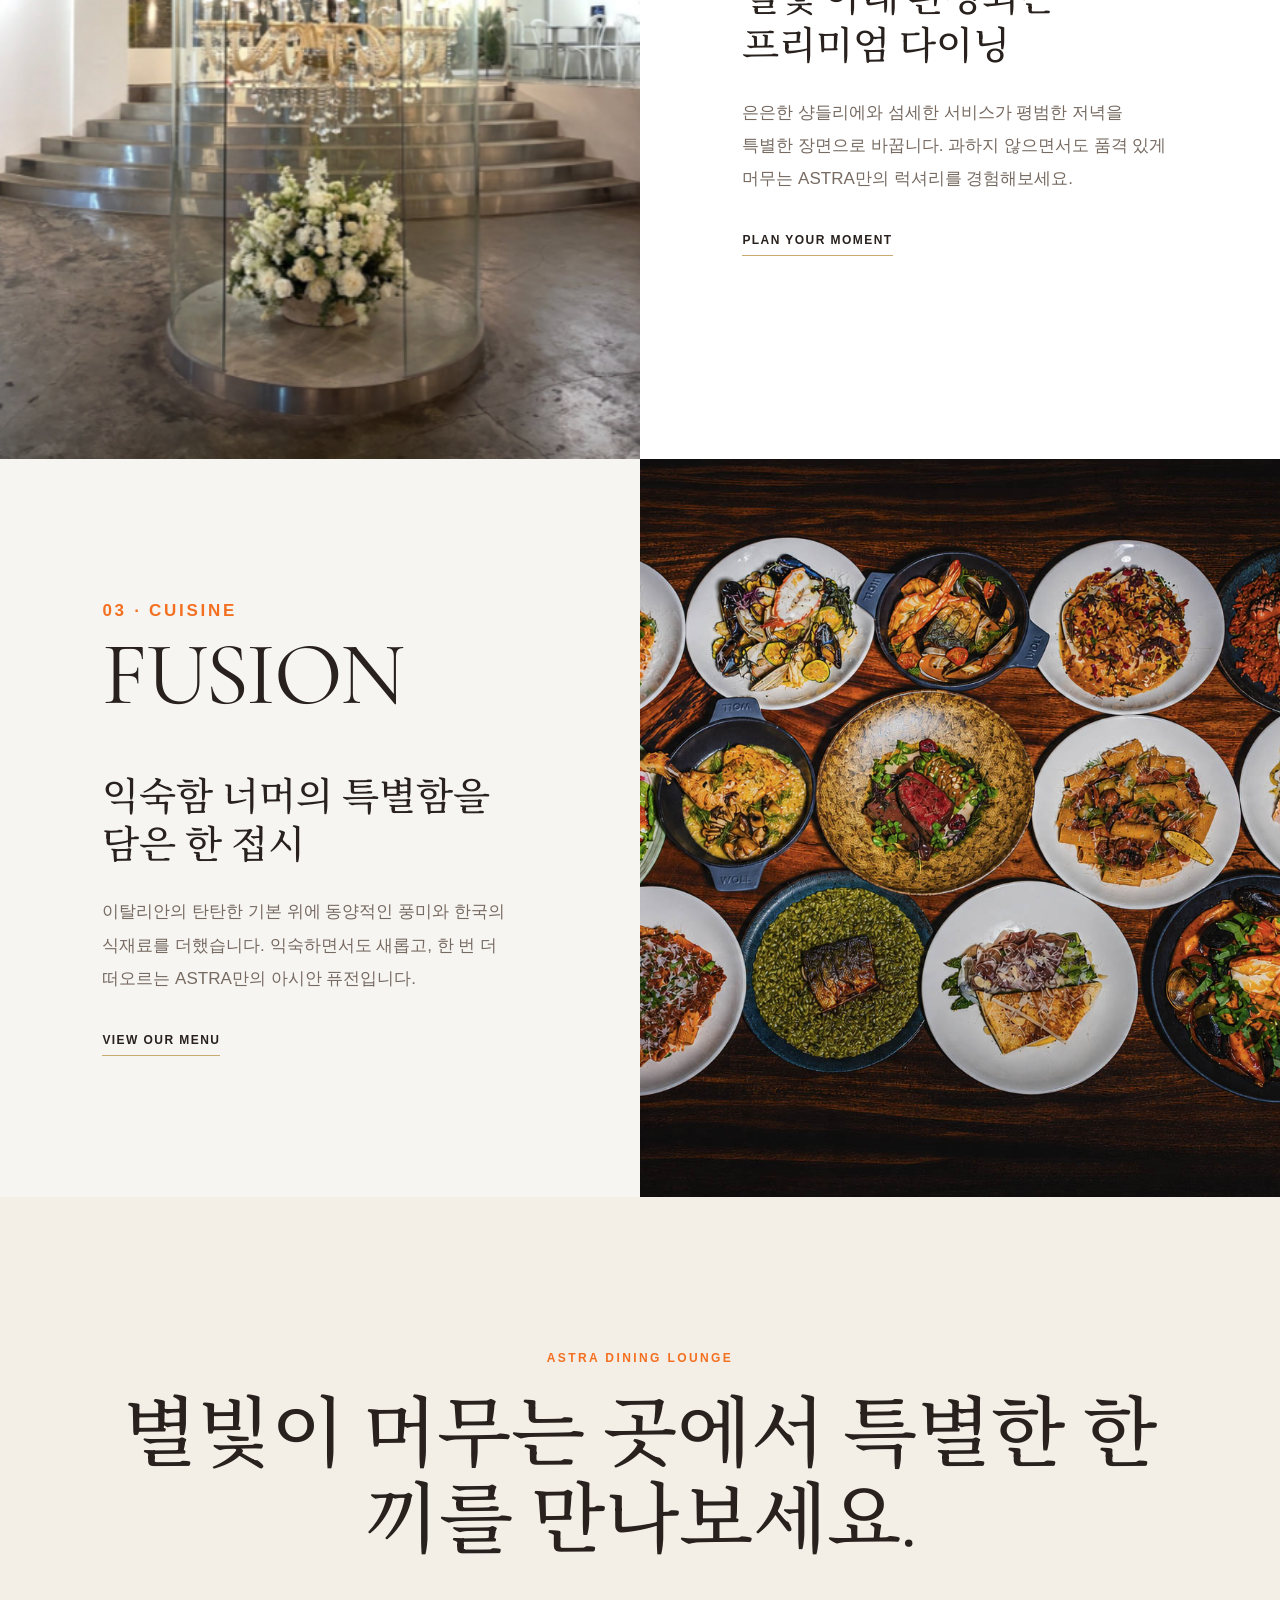
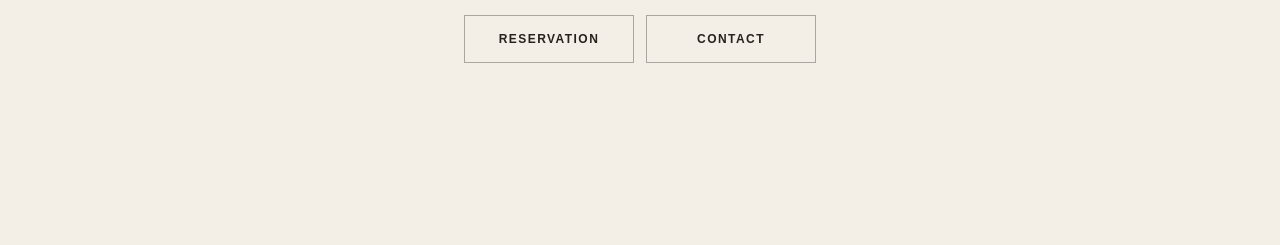
==== commit fe274279: "Add hover gallery effect to hero" ====
--- a/index.html
+++ b/index.html
@@ -3,32 +3,45 @@
   <head>
     <meta charset="UTF-8" />
     <meta name="viewport" content="width=device-width, initial-scale=1.0" />
-    <title>ASTRA DINING LOUNGE | 강남 다이닝 레스토랑</title>
-    <meta name="description" content="강남에서 즐기는 감각적인 다이닝 공간, ASTRA DINING LOUNGE입니다. 파스타, 피자, 스테이크와 함께 특별한 점심과 저녁을 만나보세요." />
+    <title>아스트라 다이닝 라운지 | 강남 파스타·피자 맛집</title>
+    <meta name="description" content="강남에서 파스타, 피자, 스테이크를 즐길 수 있는 감각적인 다이닝 공간, 아스트라 다이닝 라운지(ASTRA DINING LOUNGE)입니다. 특별한 점심과 저녁을 만나보세요." />
     <meta name="robots" content="index, follow" />
     <meta name="naver-site-verification" content="9bb58cdee93c85784f960c00164a709942d7e1ee" />
     <link rel="canonical" href="https://astradining.com/" />
+    <link rel="alternate" type="application/rss+xml" title="아스트라 다이닝 라운지 RSS" href="https://astradining.com/rss.xml" />
     <meta property="og:type" content="website" />
-    <meta property="og:site_name" content="ASTRA DINING LOUNGE" />
-    <meta property="og:title" content="ASTRA DINING LOUNGE | 강남 다이닝 레스토랑" />
-    <meta property="og:description" content="강남에서 즐기는 감각적인 다이닝 공간, ASTRA DINING LOUNGE입니다." />
+    <meta property="og:site_name" content="아스트라 다이닝 라운지" />
+    <meta property="og:title" content="아스트라 다이닝 라운지 | 강남 파스타·피자 맛집" />
+    <meta property="og:description" content="강남에서 파스타, 피자, 스테이크를 즐길 수 있는 감각적인 다이닝 공간, 아스트라 다이닝 라운지(ASTRA DINING LOUNGE)입니다." />
     <meta property="og:url" content="https://astradining.com/" />
     <meta property="og:image" content="https://astradining.com/logo.png" />
     <meta name="twitter:card" content="summary_large_image" />
-    <meta name="twitter:title" content="ASTRA DINING LOUNGE | 강남 다이닝 레스토랑" />
-    <meta name="twitter:description" content="강남에서 즐기는 감각적인 다이닝 공간, ASTRA DINING LOUNGE입니다." />
+    <meta name="twitter:title" content="아스트라 다이닝 라운지 | 강남 파스타·피자 맛집" />
+    <meta name="twitter:description" content="강남에서 파스타, 피자, 스테이크를 즐길 수 있는 감각적인 다이닝 공간, 아스트라 다이닝 라운지(ASTRA DINING LOUNGE)입니다." />
     <meta name="twitter:image" content="https://astradining.com/logo.png" />
     <link rel="icon" type="image/png" href="logo-outline.png" />
-    <link rel="stylesheet" href="astra-bobi.css" />
+    <link rel="stylesheet" href="astra.css" />
     <script type="application/ld+json">
       {
         "@context": "https://schema.org",
         "@type": "Restaurant",
-        "name": "ASTRA DINING LOUNGE",
+        "name": "아스트라 다이닝 라운지",
+        "alternateName": [
+          "ASTRA DINING LOUNGE",
+          "아스트라",
+          "ASTRA"
+        ],
         "url": "https://astradining.com/",
         "image": "https://astradining.com/logo.png",
         "telephone": "+82-2-553-0306",
-        "menu": "https://astradining.com/astra-bobi-menu.html",
+        "menu": "https://astradining.com/astra-menu.html",
+        "servesCuisine": [
+          "Asian Fusion",
+          "Pasta",
+          "Pizza",
+          "Steak"
+        ],
+        "keywords": "아스트라, 아스트라 다이닝 라운지, 강남 파스타 맛집, 강남 피자 맛집, 강남 다이닝 레스토랑",
         "address": {
           "@type": "PostalAddress",
           "streetAddress": "봉은사로6길 39",
@@ -47,23 +60,33 @@
     <header class="bobi-header home-header">
       <a class="bobi-brand" href="index.html"><img src="logo-outline.png" alt="ASTRA" /></a>
       <nav class="bobi-nav" aria-label="주요 메뉴">
-        <a href="astra-bobi-story.html">Story</a>
-        <a href="astra-bobi-team.html">Team</a>
-        <a href="astra-bobi-menu.html">Menu</a>
-        <a href="astra-bobi-store.html">Store</a>
-        <a href="astra-bobi-reservation.html">Reservation</a>
-        <a href="astra-bobi-contact.html">Contact</a>
+        <a href="astra-story.html">Story</a>
+        <a href="astra-team.html">Team</a>
+        <a href="astra-menu.html">Menu</a>
+        <a href="astra-store.html">Store</a>
+        <a href="astra-reservation.html">Reservation</a>
+        <a href="astra-contact.html">Contact</a>
       </nav>
     </header>
     <main>
-      <section class="home-hero">
+      <section class="home-hero" aria-label="ASTRA DINING LOUNGE 대표 이미지 갤러리">
+        <div class="hero-hover-gallery" aria-hidden="true">
+          <img class="is-active" src="인테리어사진/매장홀사진.JPG" alt="" />
+          <img src="인테리어사진/내부사진.png" alt="" />
+          <img src="인테리어사진/메인룸.png" alt="" />
+          <img src="인테리어사진/샹들리에.png" alt="" />
+        </div>
+        <div class="hero-hover-cursor" aria-hidden="true">
+          <span>‹</span>
+          <span>›</span>
+        </div>
         <div class="hero-panel">
           <p class="hero-brand">ASTRA DINING LOUNGE</p>
-          <h1>별빛이 머무는 공간,<br />하루의 모든 순간을 특별하게</h1>
+          <h1><span class="hero-title-line">별빛이 머무는 공간,</span><br /><span class="hero-title-line">하루의 모든 순간을 특별하게</span></h1>
           <p class="hero-description">감각적인 공간과 섬세한 요리가 함께하는<br />강남의 다이닝 라운지</p>
           <div class="hero-actions" aria-label="ASTRA 주요 이동 링크">
-            <a class="hero-button hero-button-primary" href="astra-bobi-reservation.html">예약하기</a>
-            <a class="hero-button hero-button-secondary" href="astra-bobi-menu.html">메뉴 보기</a>
+            <a class="hero-button hero-button-primary" href="astra-reservation.html">예약하기</a>
+            <a class="hero-button hero-button-secondary" href="astra-menu.html">메뉴 보기</a>
           </div>
           <p class="hero-meta">LUNCH · DINNER · PRIVATE DINING</p>
         </div>
@@ -83,7 +106,7 @@
             <p class="home-eyebrow">Our Story</p>
             <h2>도심의 소란이<br />한 걸음 물러나는 자리</h2>
             <p>문을 여는 순간, 강남의 빠른 템포가 잠시 멈춥니다. 탁 트인 공간과 별빛처럼 은은한 조명, 그리고 한 접시의 진심. ASTRA는 바쁜 하루 끝에 조용히 빛나는 시간을 건넵니다.</p>
-            <a class="home-text-link" href="astra-bobi-story.html">Discover Our Story</a>
+            <a class="home-text-link" href="astra-story.html">Discover Our Story</a>
           </div>
         </div>
       </section>
@@ -93,7 +116,7 @@
           <h2>MODERN</h2>
           <strong>도심의 감각을 담은 여유로운 공간</strong>
           <p>간결한 선과 탁 트인 110평의 개방감이 어우러진 모던 다이닝 공간. 소중한 식사부터 최대 60명의 프라이빗 이벤트까지, 모임의 크기와 분위기에 맞는 자리를 준비합니다.</p>
-          <a class="home-text-link" href="astra-bobi-store.html">Explore The Space</a>
+          <a class="home-text-link" href="astra-store.html">Explore The Space</a>
         </div>
         <figure><img src="인테리어사진/매장홀사진.JPG" alt="넓고 개방적인 ASTRA 메인홀" /></figure>
       </section>
@@ -104,7 +127,7 @@
           <h2>LUXURY</h2>
           <strong>별빛 아래 완성되는 프리미엄 다이닝</strong>
           <p>은은한 샹들리에와 섬세한 서비스가 평범한 저녁을 특별한 장면으로 바꿉니다. 과하지 않으면서도 품격 있게 머무는 ASTRA만의 럭셔리를 경험해보세요.</p>
-          <a class="home-text-link" href="astra-bobi-reservation.html">Plan Your Moment</a>
+          <a class="home-text-link" href="astra-reservation.html">Plan Your Moment</a>
         </div>
       </section>
       <section class="home-keyword home-keyword-fusion">
@@ -113,7 +136,7 @@
           <h2>FUSION</h2>
           <strong>익숙함 너머의 특별함을 담은 한 접시</strong>
           <p>이탈리안의 탄탄한 기본 위에 동양적인 풍미와 한국의 식재료를 더했습니다. 익숙하면서도 새롭고, 한 번 더 떠오르는 ASTRA만의 아시안 퓨전입니다.</p>
-          <a class="home-text-link" href="astra-bobi-menu.html">View Our Menu</a>
+          <a class="home-text-link" href="astra-menu.html">View Our Menu</a>
         </div>
         <figure><img src="메뉴사진/메뉴 단체사진.jpg" alt="ASTRA의 다채로운 아시안 퓨전 메뉴" /></figure>
       </section>
@@ -121,11 +144,55 @@
         <p>ASTRA DINING LOUNGE</p>
         <h2>별빛이 머무는 곳에서 특별한 한 끼를 만나보세요.</h2>
         <div>
-          <a href="astra-bobi-reservation.html">Reservation</a>
-          <a href="astra-bobi-contact.html">Contact</a>
+          <a href="astra-reservation.html">Reservation</a>
+          <a href="astra-contact.html">Contact</a>
         </div>
       </section>
     </main>
     <script src="astra-language.js"></script>
+    <script>
+      (() => {
+        const hero = document.querySelector(".home-hero");
+        const galleryImages = [...document.querySelectorAll(".hero-hover-gallery img")];
+        const cursor = document.querySelector(".hero-hover-cursor");
+
+        if (!hero || !galleryImages.length || !cursor) return;
+
+        let activeIndex = 0;
+
+        const setActiveImage = (index) => {
+          if (index === activeIndex) return;
+          galleryImages[activeIndex].classList.remove("is-active");
+          galleryImages[index].classList.add("is-active");
+          activeIndex = index;
+        };
+
+        const updateHeroGallery = (event) => {
+          if (event.pointerType === "touch") return;
+
+          const rect = hero.getBoundingClientRect();
+          const x = event.clientX - rect.left;
+          const y = event.clientY - rect.top;
+          const progress = Math.min(0.999, Math.max(0, x / rect.width));
+          const nextIndex = Math.floor(progress * galleryImages.length);
+
+          hero.style.setProperty("--hero-cursor-x", `${x}px`);
+          hero.style.setProperty("--hero-cursor-y", `${y}px`);
+          setActiveImage(nextIndex);
+        };
+
+        hero.addEventListener("pointerenter", (event) => {
+          if (event.pointerType === "touch") return;
+          hero.classList.add("is-hovering");
+          updateHeroGallery(event);
+        });
+
+        hero.addEventListener("pointermove", updateHeroGallery);
+
+        hero.addEventListener("pointerleave", () => {
+          hero.classList.remove("is-hovering");
+        });
+      })();
+    </script>
   </body>
 </html>
--- a/astra.css
+++ b/astra.css
@@ -0,0 +1,2619 @@
+﻿@import url("https://fonts.googleapis.com/css2?family=Cormorant+Garamond:wght@400;500;600;700&family=Noto+Serif+KR:wght@400;500;600;700&display=swap");
+@import url("https://cdn.jsdelivr.net/gh/orioncactus/pretendard/dist/web/static/pretendard.css");
+
+:root {
+  --ink: #28211d;
+  --muted: #766a61;
+  --paper: #ffffff;
+  --cream: #ffffff;
+  --white: #ffffff;
+  --orange: #f37021;
+  --gold: #c9aa70;
+  --line: rgba(201, 170, 112, 0.4);
+}
+
+* {
+  box-sizing: border-box;
+}
+
+html {
+  scroll-behavior: smooth;
+}
+
+body {
+  margin: 0;
+  color: var(--ink);
+  background: var(--paper);
+  font-family: "Pretendard", Arial, sans-serif;
+}
+
+h1,
+h2,
+h3 {
+  margin-top: 0;
+  font-family: "Cormorant Garamond", "Noto Serif KR", serif;
+  font-weight: 500;
+  letter-spacing: 0;
+}
+
+a {
+  color: inherit;
+  text-decoration: none;
+}
+
+img {
+  display: block;
+  width: 100%;
+  height: 100%;
+  object-fit: cover;
+}
+
+.bobi-header {
+  position: absolute;
+  z-index: 20;
+  top: 0;
+  left: 0;
+  right: 0;
+  display: grid;
+  grid-template-columns: 110px minmax(0, 1fr);
+  align-items: center;
+  gap: 48px;
+  min-height: 98px;
+  padding: 22px clamp(24px, 5vw, 82px);
+  padding-right: max(clamp(24px, 5vw, 82px), 124px);
+  color: var(--white);
+  border-bottom: 1px solid rgba(255, 255, 255, 0.24);
+}
+
+.bobi-header.light {
+  position: relative;
+  color: var(--ink);
+  background: var(--white);
+  border-bottom-color: var(--line);
+}
+
+.bobi-header.home-header {
+  position: relative;
+  color: var(--ink);
+  background: var(--white);
+  border-bottom-color: var(--line);
+}
+
+.bobi-brand img {
+  width: 104px;
+  height: auto;
+  object-fit: contain;
+}
+
+.bobi-header:not(.light) .bobi-brand img {
+  filter: invert(1);
+}
+
+.bobi-header.home-header .bobi-brand img {
+  filter: none;
+}
+
+.bobi-nav {
+  display: flex;
+  flex-wrap: wrap;
+  justify-content: flex-end;
+  gap: clamp(20px, 3vw, 44px);
+  font-size: 16px;
+  font-weight: 700;
+  text-transform: uppercase;
+}
+
+.bobi-nav a {
+  position: relative;
+  padding: 12px 0;
+}
+
+.bobi-nav a::after {
+  content: "";
+  position: absolute;
+  left: 0;
+  right: 100%;
+  bottom: 4px;
+  border-top: 2px solid var(--orange);
+  transition: right 180ms ease;
+}
+
+.bobi-nav a:hover::after,
+.bobi-nav a:focus-visible::after,
+.bobi-nav a:active::after,
+.bobi-nav a[aria-current="page"]::after {
+  right: 0;
+}
+
+.bobi-nav a:hover,
+.bobi-nav a:focus-visible,
+.bobi-nav a:active,
+.bobi-nav a[aria-current="page"] {
+  color: var(--orange);
+}
+
+.language-switch {
+  display: inline-flex;
+  align-items: center;
+  align-self: center;
+  gap: 7px;
+  padding: 7px 10px;
+  color: var(--muted);
+  border: 1px solid rgba(40, 33, 29, 0.24);
+  border-radius: 999px;
+  font-size: 13px;
+  font-weight: 800;
+  letter-spacing: 0.08em;
+}
+
+.language-switch button {
+  align-self: center;
+  padding: 3px 2px;
+  color: var(--muted);
+  background: transparent;
+  border: 0;
+  font: inherit;
+  cursor: pointer;
+  transition: color 180ms ease;
+}
+
+.language-switch button:hover,
+.language-switch button:focus-visible,
+.language-switch button.is-active {
+  color: var(--orange);
+}
+
+.language-switch button:focus-visible {
+  outline: 2px solid var(--orange);
+  outline-offset: 3px;
+}
+
+.global-language-switch {
+  position: fixed;
+  z-index: 80;
+  top: 14px;
+  right: 18px;
+  background: rgba(255, 255, 255, 0.9);
+  box-shadow: 0 10px 30px rgba(40, 33, 29, 0.1);
+  backdrop-filter: blur(10px);
+}
+
+section {
+  padding: clamp(84px, 10vw, 148px) clamp(24px, 6vw, 96px);
+}
+
+.section-title {
+  display: grid;
+  grid-template-columns: minmax(0, 42%) minmax(0, 58%);
+  align-items: center;
+  gap: 20px;
+  margin-bottom: clamp(42px, 6vw, 78px);
+}
+
+.section-title p {
+  margin: 0;
+  color: var(--orange);
+  font-size: 16px;
+  font-weight: 800;
+  text-transform: uppercase;
+}
+
+.section-title span {
+  flex: 0 0 68px;
+  border-top: 1px solid var(--gold);
+}
+
+.home-hero {
+  position: relative;
+  display: flex;
+  align-items: flex-end;
+  min-height: calc(100vh - 98px);
+  padding-top: clamp(80px, 9vw, 138px);
+  padding-bottom: clamp(80px, 10vw, 140px);
+  color: var(--white);
+  background:
+    linear-gradient(90deg, rgba(26, 21, 18, 0.72), rgba(26, 21, 18, 0.14)),
+    url("인테리어사진/매장 외관.JPG") center 42% / cover;
+}
+
+.hero-panel {
+  position: relative;
+  z-index: 1;
+  max-width: 1060px;
+}
+
+.hero-panel::before {
+  content: "";
+  position: absolute;
+  top: 8px;
+  bottom: 4px;
+  left: -30px;
+  border-left: 4px solid var(--orange);
+}
+
+.hero-panel p {
+  margin: 0 0 16px;
+  color: var(--gold);
+  font-size: 14px;
+  font-weight: 700;
+  text-transform: uppercase;
+}
+
+.hero-panel h1 {
+  margin: 0;
+  font-size: clamp(72px, 13vw, 164px);
+  font-weight: 400;
+  line-height: 0.72;
+}
+
+.hero-panel span {
+  display: block;
+  margin-top: 34px;
+  font-family: "Cormorant Garamond", "Noto Serif KR", serif;
+  font-size: clamp(18px, 2.3vw, 30px);
+  word-break: keep-all;
+}
+
+.home-story {
+  display: grid;
+  grid-template-columns: minmax(180px, 0.35fr) minmax(0, 1fr);
+  gap: clamp(38px, 8vw, 130px);
+  background: var(--white);
+}
+
+.home-story .section-title {
+  align-self: start;
+}
+
+.home-story h2 {
+  margin: 0;
+  max-width: 900px;
+  font-size: clamp(36px, 4.7vw, 64px);
+  line-height: 1.04;
+  word-break: keep-all;
+}
+
+.home-story > p {
+  grid-column: 2;
+  max-width: 800px;
+  margin: 0;
+  color: var(--muted);
+  font-size: 16px;
+  line-height: 1.9;
+  word-break: keep-all;
+}
+
+.home-story .more-link {
+  grid-column: 1 / -1;
+  justify-self: center;
+}
+
+.more-link,
+.room-strip a {
+  display: inline-flex;
+  width: fit-content;
+  margin-top: 18px;
+  padding: 13px 0;
+  color: var(--orange);
+  font-size: 13px;
+  font-weight: 800;
+  text-transform: uppercase;
+  border-bottom: 1px solid currentColor;
+}
+
+.preview-grid {
+  display: grid;
+  grid-template-columns: 1.25fr 0.75fr;
+  grid-template-rows: repeat(2, minmax(167px, 19.6vw));
+  gap: 2px;
+  padding: 2px;
+  background: var(--gold);
+}
+
+.preview-grid a {
+  position: relative;
+  overflow: hidden;
+  background: var(--cream);
+}
+
+.preview-grid a:first-child {
+  grid-row: 1 / 3;
+}
+
+.preview-grid a::after,
+.menu-wall figure::after,
+.store-gallery figure::after {
+  content: "";
+  position: absolute;
+  inset: 0;
+  background: linear-gradient(180deg, transparent 55%, rgba(31, 24, 20, 0.66));
+}
+
+.preview-grid img,
+.menu-wall img,
+.store-gallery img {
+  transition: transform 600ms ease;
+}
+
+.preview-grid a:hover img,
+.menu-wall figure:hover img,
+.store-gallery figure:hover img {
+  transform: scale(1.035);
+}
+
+.preview-grid span {
+  position: absolute;
+  z-index: 1;
+  left: clamp(24px, 4vw, 58px);
+  bottom: clamp(24px, 4vw, 52px);
+  color: var(--white);
+  font-family: "Cormorant Garamond", "Noto Serif KR", serif;
+  font-size: clamp(35px, 4.5vw, 59px);
+}
+
+.home-story .section-title p,
+.home-team .section-title p {
+  font-size: 18px;
+}
+
+.home-team {
+  background: var(--paper);
+  text-align: center;
+}
+
+.home-team .section-title {
+  justify-content: flex-start;
+}
+
+.home-team > h2 {
+  max-width: 920px;
+  margin: 0 auto;
+  font-size: clamp(36px, 4.6vw, 62px);
+  line-height: 1.05;
+  word-break: keep-all;
+}
+
+.home-team-grid,
+.team-board {
+  display: grid;
+  grid-template-columns: repeat(3, minmax(0, 1fr));
+  gap: 1px;
+  margin-top: clamp(52px, 7vw, 92px);
+  background: var(--line);
+}
+
+.home-team-grid article,
+.team-board article {
+  padding: 0;
+  background: var(--white);
+}
+
+.home-team-grid p,
+.team-board p {
+  margin: 0 0 12px;
+  color: var(--orange);
+  font-size: 12px;
+  font-weight: 800;
+  text-transform: uppercase;
+}
+
+.home-team-grid h3,
+.team-board h2 {
+  margin: 0;
+  font-size: clamp(28px, 3.4vw, 46px);
+}
+
+.page-title {
+  min-height: 430px;
+  color: var(--ink);
+  background: var(--white);
+  border-bottom: 1px solid var(--line);
+}
+
+.page-title .section-title {
+  margin-bottom: 38px;
+}
+
+.page-title > h1 {
+  margin: 0;
+  font-size: clamp(48px, 7.5vw, 96px);
+  font-weight: 400;
+  line-height: 0.75;
+}
+
+.team-intro {
+  max-width: 860px;
+  margin: 44px 0 0;
+  color: #4a403a;
+  font-size: clamp(17px, 1.4vw, 21px);
+  font-weight: 500;
+  line-height: 1.9;
+  word-break: keep-all;
+}
+
+.menu-title {
+  display: flex;
+  flex-direction: column;
+  justify-content: flex-end;
+  min-height: 64vh;
+  color: var(--white);
+  background:
+    linear-gradient(90deg, rgba(32, 25, 21, 0.68), rgba(32, 25, 21, 0.12)),
+    url("인테리어사진/IMG_3693.jpg") center 54% / cover;
+  border-bottom: 0;
+}
+
+.menu-title .section-title p {
+  color: var(--gold);
+}
+
+.sub-hero {
+  display: flex;
+  flex-direction: column;
+  justify-content: flex-end;
+  min-height: 72vh;
+  color: var(--white);
+}
+
+.story-visual {
+  background:
+    linear-gradient(90deg, rgba(34, 27, 23, 0.76), rgba(34, 27, 23, 0.18)),
+    url("인테리어사진/IMG_3855.jpeg") center 48% / cover;
+}
+
+.story-visual .section-title p {
+  font-size: 24px;
+}
+
+.sub-hero .section-title p {
+  color: var(--gold);
+}
+
+.story-english {
+  margin: 0 0 18px;
+  color: var(--gold);
+  font-family: "Cormorant Garamond", serif;
+  font-size: clamp(18px, 2vw, 28px);
+}
+
+.sub-hero h1 {
+  max-width: 1120px;
+  margin: 0;
+  font-size: clamp(40px, 5.2vw, 72px);
+  line-height: 1.02;
+  word-break: keep-all;
+}
+
+.story-intro {
+  background: var(--white);
+}
+
+.story-intro > p {
+  max-width: 1050px;
+  margin: 0 auto;
+  font-family: "Cormorant Garamond", "Noto Serif KR", serif;
+  font-size: clamp(21px, 2.5vw, 34px);
+  line-height: 1.65;
+  text-align: center;
+  word-break: keep-all;
+}
+
+.story-details {
+  display: grid;
+  gap: clamp(14px, 2vw, 24px);
+  padding: clamp(14px, 2vw, 24px) 0;
+  background: var(--white);
+}
+
+.story-details article {
+  position: relative;
+  isolation: isolate;
+  display: grid;
+  grid-template-columns: 0.4fr 0.9fr 1fr;
+  gap: clamp(30px, 6vw, 90px);
+  align-items: start;
+  padding: clamp(62px, 8vw, 116px) clamp(24px, 6vw, 96px);
+  background: var(--paper);
+  overflow: hidden;
+}
+
+.story-details article:nth-child(even) {
+  background: var(--cream);
+}
+
+.story-details article::before {
+  content: "";
+  position: absolute;
+  z-index: -1;
+  inset: 0;
+  background-position: center;
+  background-size: cover;
+  opacity: 0.18;
+}
+
+.story-details article:nth-child(1)::before {
+  background-image: url("인테리어사진/내부사진.png");
+}
+
+.story-details article:nth-child(2)::before {
+  background-image: url("인테리어사진/IMG_3693.jpg");
+  background-position: center 58%;
+}
+
+.story-details article:nth-child(3)::before {
+  background-image: url("인테리어사진/매장 외관.JPG");
+}
+
+.story-details span {
+  align-self: center;
+  color: var(--orange);
+  font-size: 24px;
+  font-weight: 800;
+  text-transform: uppercase;
+}
+
+.story-details h2 {
+  align-self: center;
+  margin: 0;
+  font-size: clamp(28px, 3.4vw, 46px);
+  line-height: 1.08;
+  word-break: keep-all;
+}
+
+.story-heading-two-lines {
+  white-space: nowrap;
+}
+
+.story-heading-single-line {
+  white-space: nowrap;
+}
+
+.story-details p,
+.chef-bio {
+  margin: 0;
+  color: var(--muted);
+  font-size: 16px;
+  line-height: 1.9;
+  word-break: keep-all;
+}
+
+.story-closing,
+.reservation-contact,
+.contact-page {
+  color: var(--ink);
+  background: var(--white);
+  border-top: 1px solid var(--line);
+}
+
+.story-closing {
+  text-align: center;
+}
+
+.story-closing p {
+  margin: 0;
+  font-family: "Cormorant Garamond", "Noto Serif KR", serif;
+  font-size: clamp(28px, 3.8vw, 50px);
+  line-height: 1.3;
+  word-break: keep-all;
+}
+
+.story-closing strong {
+  display: block;
+  margin-top: 32px;
+  color: var(--gold);
+  font-size: clamp(16px, 1.9vw, 24px);
+  font-weight: 500;
+}
+
+.menu-wall {
+  display: grid;
+  grid-template-columns: repeat(2, minmax(0, 1fr));
+  gap: 2px;
+  padding: 2px;
+  background: var(--gold);
+}
+
+.menu-wall figure {
+  position: relative;
+  min-height: min(68vw, 720px);
+  margin: 0;
+  overflow: hidden;
+  background: var(--cream);
+}
+
+.menu-wall figure:nth-child(3n) {
+  grid-column: 1 / -1;
+  min-height: min(52vw, 680px);
+}
+
+.menu-wall figcaption {
+  position: absolute;
+  z-index: 1;
+  left: clamp(24px, 4vw, 54px);
+  bottom: clamp(24px, 4vw, 50px);
+  color: var(--white);
+  font-family: "Cormorant Garamond", "Noto Serif KR", serif;
+  font-size: clamp(30px, 3.6vw, 52px);
+}
+
+.profile-line {
+  display: grid;
+  place-items: center;
+  width: 100%;
+  aspect-ratio: 16 / 10;
+  margin: 0;
+  background: var(--cream);
+  border: 0;
+}
+
+.profile-line span {
+  position: relative;
+  width: 48%;
+  aspect-ratio: 1 / 1.32;
+  border: 2px solid rgba(40, 33, 29, 0.42);
+  border-bottom: 0;
+  border-radius: 999px 999px 0 0;
+}
+
+.profile-line span::before {
+  content: "";
+  position: absolute;
+  left: 50%;
+  top: -42%;
+  width: 54%;
+  aspect-ratio: 1;
+  border: 2px solid rgba(40, 33, 29, 0.42);
+  border-radius: 50%;
+  transform: translateX(-50%);
+}
+
+.profile-line span::after {
+  content: "";
+  position: absolute;
+  left: 50%;
+  bottom: 16%;
+  width: 62%;
+  border-top: 2px solid rgba(40, 33, 29, 0.26);
+  transform: translateX(-50%);
+}
+
+.profile-photo {
+  width: 100%;
+  aspect-ratio: 16 / 10;
+  margin: 0;
+  overflow: hidden;
+  background: var(--cream);
+}
+
+.profile-photo img {
+  width: 100%;
+  height: 100%;
+  object-fit: cover;
+  object-position: center;
+}
+
+.chef-copy {
+  padding: clamp(28px, 3.8vw, 46px) clamp(24px, 3.4vw, 48px);
+}
+
+.team-board {
+  grid-template-columns: repeat(2, minmax(0, 1fr));
+  margin-top: 0;
+  padding: 2px;
+  background: var(--gold);
+}
+
+.team-board p {
+  font-size: 16px;
+}
+
+.chef-bio {
+  margin-top: 24px;
+}
+
+.store-title > h1 {
+  max-width: 920px;
+  font-size: clamp(36px, 4.6vw, 62px);
+  line-height: 1.04;
+  word-break: keep-all;
+}
+
+.store-title .section-title p {
+  font-size: 17px;
+}
+
+.store-gallery {
+  display: grid;
+  grid-template-columns: repeat(2, minmax(0, 1fr));
+  gap: 2px;
+  padding: 2px;
+  background: var(--gold);
+}
+
+.store-gallery figure {
+  position: relative;
+  min-height: min(70vw, 760px);
+  margin: 0;
+  overflow: hidden;
+}
+
+.store-gallery .gallery-wide {
+  grid-column: 1 / -1;
+  min-height: min(54vw, 700px);
+}
+
+.store-gallery figcaption {
+  position: absolute;
+  z-index: 1;
+  left: clamp(24px, 4vw, 54px);
+  bottom: clamp(24px, 4vw, 50px);
+  color: var(--white);
+  font-family: "Cormorant Garamond", serif;
+  font-size: clamp(34px, 5vw, 70px);
+}
+
+.store-info {
+  background: var(--white);
+}
+
+.store-info-text {
+  text-align: center;
+}
+
+.store-info-text > div {
+  max-width: 900px;
+  margin: 0 auto;
+}
+
+.store-info h2 {
+  margin: 0;
+  font-size: clamp(38px, 5vw, 66px);
+  font-weight: 700;
+}
+
+.store-info p {
+  margin: 18px 0 0;
+  color: var(--muted);
+  font-size: 16px;
+  line-height: 1.7;
+}
+
+.reservation-hero {
+  min-height: 70vh;
+  color: var(--white);
+  background:
+    linear-gradient(90deg, rgba(34, 27, 23, 0.8), rgba(34, 27, 23, 0.16)),
+    url("인테리어사진/내부사진.png") center / cover;
+}
+
+.reservation-hero .section-title p {
+  color: var(--gold);
+}
+
+.reservation-hero h1 {
+  max-width: 1100px;
+  margin: 0;
+  font-size: clamp(40px, 5.2vw, 72px);
+  line-height: 1.02;
+  word-break: keep-all;
+}
+
+.reservation-hero > p {
+  max-width: 760px;
+  margin: 28px 0 0;
+  color: rgba(255, 255, 255, 0.78);
+  font-size: 16px;
+  line-height: 1.8;
+}
+
+.reservation-rooms {
+  background: var(--white);
+}
+
+.reservation-room-grid {
+  display: grid;
+  grid-template-columns: repeat(2, minmax(0, 1fr));
+  gap: 1px;
+  padding: 1px;
+  background: var(--gold);
+}
+
+.reservation-room-card {
+  display: grid;
+  grid-template-rows: auto 1fr;
+  min-width: 0;
+  background: var(--paper);
+}
+
+.reservation-room-card figure {
+  margin: 0;
+  aspect-ratio: 4 / 3;
+  overflow: hidden;
+}
+
+.reservation-room-card figure img {
+  width: 100%;
+  height: 100%;
+  object-fit: cover;
+}
+
+.reservation-room-card:first-child figure img {
+  object-position: center 58%;
+}
+
+.reservation-room-hall {
+  grid-column: 1 / -1;
+}
+
+.reservation-room-hall figure {
+  aspect-ratio: 16 / 9;
+}
+
+.reservation-room-copy {
+  padding: clamp(32px, 4vw, 58px);
+}
+
+.reservation-room-meta {
+  display: flex;
+  align-items: center;
+  justify-content: space-between;
+  gap: 24px;
+  margin-bottom: 20px;
+  padding-bottom: 16px;
+  border-bottom: 1px solid var(--line);
+}
+
+.reservation-room-card p,
+.reservation-contact > p {
+  margin: 0;
+  color: var(--orange);
+  font-size: 12px;
+  font-weight: 800;
+  text-transform: uppercase;
+}
+
+.reservation-room-meta strong {
+  color: var(--gold);
+  font-size: 12px;
+  letter-spacing: 0.08em;
+  text-transform: uppercase;
+}
+
+.reservation-room-card h2,
+.reservation-contact h2,
+.reservation-contact h3 {
+  margin: 0;
+  font-size: clamp(34px, 4.3vw, 58px);
+  font-weight: 600;
+  line-height: 1.04;
+  word-break: keep-all;
+}
+
+.reservation-room-card span,
+.reservation-contact > span {
+  display: block;
+  margin-top: 24px;
+  color: var(--muted);
+  font-size: 16px;
+  line-height: 1.8;
+  word-break: keep-all;
+}
+
+.reservation-contact > p {
+  margin-bottom: 16px;
+  color: var(--gold);
+}
+
+.reservation-contact {
+  color: var(--ink);
+  background: var(--white);
+}
+
+.reservation-contact > span,
+.reservation-event-copy {
+  max-width: 860px;
+  color: var(--muted);
+}
+
+.reservation-contact .reservation-event-copy {
+  margin: 24px 0 0;
+  color: var(--muted);
+  font-size: 16px;
+  font-weight: 400;
+  line-height: 1.8;
+  text-transform: none;
+}
+
+.reservation-event-closing {
+  display: block;
+  margin-top: 8px;
+  white-space: nowrap;
+}
+
+.reservation-event-title {
+  white-space: nowrap;
+}
+
+.reservation-contact > div {
+  display: flex;
+  flex-wrap: wrap;
+  gap: 12px;
+  margin-top: 36px;
+}
+
+.reservation-contact a {
+  padding: 15px 20px;
+  color: var(--gold);
+  border: 1px solid rgba(201, 170, 112, 0.45);
+  transition: color 180ms ease, background 180ms ease, border-color 180ms ease;
+}
+
+.reservation-contact a:hover,
+.reservation-contact a:focus-visible {
+  color: var(--white);
+  background: var(--orange);
+  border-color: var(--orange);
+}
+
+.contact-page {
+  min-height: calc(100vh - 98px);
+}
+
+.contact-page .section-title p {
+  color: var(--gold);
+}
+
+.contact-page > h1 {
+  max-width: 1000px;
+  margin: 0;
+  font-size: clamp(40px, 5.2vw, 72px);
+  line-height: 1.03;
+  word-break: keep-all;
+}
+
+.contact-page dl {
+  max-width: 900px;
+  margin: clamp(54px, 8vw, 100px) 0 0 auto;
+}
+
+.contact-page dl div {
+  display: grid;
+  grid-template-columns: 120px minmax(0, 1fr);
+  gap: 28px;
+  padding: 26px 0;
+  border-bottom: 1px solid rgba(201, 170, 112, 0.3);
+}
+
+.contact-page dt {
+  color: var(--gold);
+  font-family: "Cormorant Garamond", "Noto Serif KR", serif;
+  font-size: 20px;
+}
+
+.contact-page dd {
+  margin: 0;
+  color: var(--muted);
+  font-size: 16px;
+  word-break: keep-all;
+}
+
+@media (max-width: 900px) {
+  .bobi-header,
+  .bobi-header.light {
+    position: relative;
+    grid-template-columns: 1fr;
+    gap: 12px;
+    color: var(--ink);
+    background: var(--white);
+  }
+
+  .bobi-header:not(.light) .bobi-brand img {
+    filter: none;
+  }
+
+  .bobi-nav {
+    justify-content: flex-start;
+    gap: 8px 22px;
+  }
+
+  .home-hero {
+    min-height: 78vh;
+  }
+
+  .home-story,
+  .story-details article,
+  .reservation-room-grid {
+    grid-template-columns: 1fr;
+  }
+
+  .reservation-room-hall {
+    grid-column: auto;
+  }
+
+  .home-story > p,
+  .home-story .more-link {
+    grid-column: 1 / -1;
+  }
+
+  .home-team-grid,
+  .team-board {
+    grid-template-columns: 1fr;
+  }
+
+}
+
+@media (max-width: 620px) {
+  .bobi-header {
+    padding: 18px 20px;
+  }
+
+  .bobi-brand img {
+    width: 84px;
+  }
+
+  .bobi-nav {
+    font-size: 13px;
+  }
+
+  .hero-panel::before {
+    display: none;
+  }
+
+  .hero-panel h1 {
+    font-size: clamp(60px, 21vw, 90px);
+  }
+
+  .preview-grid,
+  .menu-wall,
+  .store-gallery {
+    grid-template-columns: 1fr;
+    grid-template-rows: auto;
+  }
+
+  .preview-grid a,
+  .preview-grid a:first-child,
+  .menu-wall figure,
+  .menu-wall figure:nth-child(3n),
+  .store-gallery figure,
+  .store-gallery .gallery-wide {
+    grid-column: auto;
+    grid-row: auto;
+    min-height: 206px;
+  }
+
+  .page-title {
+    min-height: 330px;
+  }
+
+  .contact-page dl div {
+    grid-template-columns: 1fr;
+    gap: 8px;
+  }
+}
+
+/* Store detail layout */
+.store-hero-detail {
+  display: flex;
+  align-items: flex-end;
+  min-height: 78vh;
+  color: var(--white);
+  background:
+    linear-gradient(90deg, rgba(31, 24, 20, 0.76), rgba(31, 24, 20, 0.12)),
+    url("인테리어사진/매장 외관.JPG") center / cover;
+}
+
+.store-hero-detail > div {
+  max-width: 980px;
+}
+
+.store-hero-detail p,
+.store-concept-copy > p {
+  margin: 0 0 18px;
+  color: var(--gold);
+  font-size: 15px;
+  font-weight: 800;
+}
+
+.store-hero-detail h1 {
+  margin: 0;
+  font-size: clamp(54px, 8vw, 108px);
+  line-height: 0.95;
+}
+
+.store-hero-detail span {
+  display: block;
+  margin-top: 28px;
+  font-family: "Cormorant Garamond", "Noto Serif KR", serif;
+  font-size: clamp(22px, 3vw, 38px);
+}
+
+.store-concept {
+  display: grid;
+  grid-template-columns: minmax(0, 0.85fr) minmax(360px, 1.15fr);
+  gap: clamp(40px, 8vw, 120px);
+  align-items: center;
+}
+
+.store-concept h2 {
+  margin: 0;
+  font-size: clamp(42px, 6vw, 78px);
+}
+
+.store-concept-copy > span {
+  display: block;
+  margin-top: 28px;
+  color: var(--muted);
+  font-size: 17px;
+  line-height: 1.9;
+  word-break: keep-all;
+}
+
+.store-concept figure {
+  margin: 0;
+  aspect-ratio: 4 / 3;
+  overflow: hidden;
+}
+
+.interior-section {
+  padding-left: 0;
+  padding-right: 0;
+}
+
+.interior-heading {
+  padding: 0 clamp(24px, 6vw, 96px);
+  text-align: center;
+}
+
+.interior-heading h2,
+.location-copy h2 {
+  margin: 0;
+  font-size: clamp(46px, 7vw, 92px);
+}
+
+.interior-heading p,
+.location-copy > p {
+  margin: 18px 0 0;
+  color: var(--muted);
+  font-size: 17px;
+}
+
+.interior-gallery {
+  display: grid;
+  grid-template-columns: 1.2fr 0.8fr 0.8fr;
+  grid-template-rows: repeat(2, minmax(280px, 36vw));
+  gap: 4px;
+  margin-top: clamp(46px, 7vw, 90px);
+}
+
+.interior-gallery figure {
+  margin: 0;
+  overflow: hidden;
+}
+
+.interior-gallery figure:first-child {
+  grid-row: 1 / 3;
+}
+
+.interior-gallery figure:nth-child(2) {
+  grid-column: 2 / 4;
+}
+
+.interior-carousel {
+  margin-top: clamp(46px, 7vw, 90px);
+}
+
+.interior-carousel-controls {
+  display: flex;
+  align-items: center;
+  justify-content: space-between;
+  padding: 0 clamp(24px, 6vw, 96px) 22px;
+}
+
+.interior-carousel-controls p {
+  margin: 0;
+  color: var(--muted);
+  font-family: "Cormorant Garamond", serif;
+  font-size: 18px;
+  letter-spacing: 0.08em;
+}
+
+.interior-carousel-controls p span:first-child {
+  color: var(--orange);
+  font-size: 28px;
+}
+
+.interior-carousel-controls > div {
+  display: flex;
+  gap: 8px;
+}
+
+.interior-carousel-controls button {
+  width: 48px;
+  height: 48px;
+  color: var(--ink);
+  background: transparent;
+  border: 1px solid var(--line);
+  border-radius: 50%;
+  font-size: 21px;
+  cursor: pointer;
+  transition: color 180ms ease, background 180ms ease, border-color 180ms ease;
+}
+
+.interior-carousel-controls button:hover,
+.interior-carousel-controls button:focus-visible {
+  color: var(--white);
+  background: var(--orange);
+  border-color: var(--orange);
+}
+
+.interior-carousel-viewport {
+  overflow: hidden;
+  display: grid;
+  place-items: center;
+  min-height: clamp(430px, 52vw, 760px);
+  padding: 0 clamp(24px, 6vw, 96px);
+  cursor: grab;
+  touch-action: none;
+  outline: none;
+}
+
+.interior-carousel-viewport:active {
+  cursor: grabbing;
+}
+
+.interior-carousel-viewport:focus-visible {
+  outline: 2px solid var(--orange);
+  outline-offset: -2px;
+}
+
+.interior-carousel-track {
+  position: relative;
+  width: min(76vw, 1040px);
+  height: clamp(380px, 48vw, 680px);
+  transform-style: preserve-3d;
+  --card-perspective: 900px;
+  --card-z-offset: 18px;
+  --card-y-offset: 12px;
+  --card-x-offset: 8px;
+  --card-swap-duration: 360ms;
+}
+
+.interior-carousel-track figure {
+  position: absolute;
+  inset: 0;
+  margin: 0;
+  overflow: hidden;
+  border: 1px solid rgba(201, 170, 112, 0.36);
+  border-radius: 22px;
+  box-shadow: 0 24px 70px rgba(40, 33, 29, 0.16);
+  opacity: calc(1 - ((var(--i, 1) - 1) * 0.18));
+  transform:
+    perspective(var(--card-perspective))
+    translateZ(calc(-1 * var(--card-z-offset) * (var(--i, 1) - 1)))
+    translateY(calc(var(--card-y-offset) * (var(--i, 1) - 1)))
+    translateX(calc(var(--card-x-offset) * (var(--i, 1) - 1) + var(--swipe-x, 0px)))
+    rotateY(var(--swipe-rotate, 0deg))
+    scale(calc(1 - ((var(--i, 1) - 1) * 0.035)));
+  transform-origin: center;
+  transition: opacity var(--card-swap-duration) ease, transform var(--card-swap-duration) ease;
+  will-change: transform, opacity;
+}
+
+.interior-carousel-track figure.is-active {
+  opacity: 1;
+  cursor: grab;
+}
+
+.interior-carousel-track figure.is-next {
+  opacity: 0.66;
+}
+
+.interior-carousel-track img {
+  pointer-events: none;
+  user-select: none;
+  border-radius: inherit;
+}
+
+@media (max-width: 620px) {
+  .interior-carousel-controls {
+    padding-bottom: 16px;
+  }
+
+  .interior-carousel-controls button {
+    width: 42px;
+    height: 42px;
+  }
+
+  .interior-carousel-track figure {
+    border-radius: 16px;
+  }
+
+  .interior-carousel-track {
+    width: min(84vw, 420px);
+    height: clamp(320px, 76vw, 440px);
+  }
+}
+
+.location-section {
+  position: relative;
+  isolation: isolate;
+  display: block;
+  min-height: clamp(620px, 69vw, 760px);
+  padding: 0;
+  background-color: #f3f1ed;
+  border-top: 1px solid var(--line);
+  overflow: hidden;
+}
+
+.location-section::before {
+  content: "";
+  position: absolute;
+  z-index: -1;
+  inset: 0;
+  background: url("인테리어사진/네이버 지도 위치.png") center / contain no-repeat;
+}
+
+.location-copy {
+  position: absolute;
+  z-index: 1;
+  top: 5%;
+  left: 5%;
+  width: min(calc(90% - 40px), 680px);
+  margin: 0;
+  padding: 48px;
+  background: rgba(255, 255, 255, 0.94);
+  border-left: 4px solid var(--orange);
+  box-shadow: 0 24px 70px rgba(40, 33, 29, 0.2);
+  backdrop-filter: blur(10px);
+}
+
+.location-eyebrow {
+  display: block;
+  margin-bottom: 14px;
+  color: var(--orange);
+  font-size: 12px;
+  font-weight: 800;
+  letter-spacing: 0.16em;
+  text-transform: uppercase;
+}
+
+.location-copy dl {
+  margin: 38px 0 0;
+}
+
+.location-copy dl div {
+  display: grid;
+  grid-template-columns: 90px minmax(0, 1fr);
+  gap: 20px;
+  padding: 20px 0;
+  border-bottom: 1px solid var(--line);
+}
+
+.location-copy dt {
+  color: var(--orange);
+  font-weight: 700;
+}
+
+.location-copy dd {
+  margin: 0;
+  color: var(--muted);
+  white-space: nowrap;
+}
+
+/* Menu catalog layout */
+.menu-catalog {
+  padding-bottom: clamp(54px, 7vw, 90px);
+  text-align: center;
+}
+
+.menu-eyebrow {
+  margin: 0;
+  color: var(--orange);
+  font-size: 14px;
+  font-weight: 800;
+}
+
+.menu-catalog h1 {
+  margin: 20px 0 0;
+  font-size: clamp(64px, 10vw, 132px);
+  line-height: 0.8;
+}
+
+.menu-intro {
+  margin: 30px 0 0;
+  color: var(--muted);
+  font-size: 17px;
+}
+
+.menu-categories {
+  display: flex;
+  flex-wrap: wrap;
+  justify-content: center;
+  gap: 10px 30px;
+  margin-top: clamp(42px, 6vw, 70px);
+  padding: 22px 0;
+  border-top: 1px solid var(--line);
+  border-bottom: 1px solid var(--line);
+}
+
+.menu-categories button {
+  padding: 8px 0;
+  color: var(--muted);
+  background: transparent;
+  border: 0;
+  border-bottom: 2px solid transparent;
+  font: inherit;
+  font-size: 14px;
+  font-weight: 700;
+  cursor: pointer;
+}
+
+.menu-categories button:hover,
+.menu-categories button:focus-visible,
+.menu-categories button.is-active {
+  color: var(--orange);
+  border-bottom-color: var(--orange);
+}
+
+.menu-wall {
+  display: grid;
+  gap: clamp(78px, 9vw, 128px);
+  padding: 0 clamp(32px, 7vw, 116px) clamp(84px, 10vw, 148px);
+  background: var(--white);
+}
+
+.menu-category-section {
+  display: grid;
+  gap: clamp(44px, 5vw, 76px) clamp(28px, 3.6vw, 56px);
+  grid-template-columns: repeat(4, minmax(0, 1fr));
+}
+
+.menu-category-section[hidden] {
+  display: none;
+}
+
+.menu-category-heading {
+  grid-column: 1 / -1;
+  margin: 0;
+  padding-bottom: 16px;
+  color: var(--orange);
+  border-bottom: 1px solid var(--line);
+  font-family: "Cormorant Garamond", "Noto Serif KR", serif;
+  font-size: clamp(30px, 3.8vw, 54px);
+  font-weight: 600;
+  letter-spacing: 0.02em;
+}
+
+.menu-wall figure,
+.menu-wall figure:nth-child(3n) {
+  grid-column: auto;
+  min-height: 0;
+  margin: 0;
+  overflow: visible;
+  background: var(--white);
+}
+
+.menu-wall figure[hidden] {
+  display: none;
+}
+
+.menu-wall figure::after {
+  display: none;
+}
+
+.menu-wall img {
+  height: auto;
+  aspect-ratio: 1 / 1;
+  object-fit: cover;
+}
+
+.menu-text-item {
+  display: flex;
+  align-items: flex-end;
+  min-height: clamp(220px, 20vw, 320px);
+  padding: clamp(22px, 3vw, 34px);
+  border: 1px solid var(--line);
+}
+
+.menu-text-item figcaption {
+  padding-top: 0;
+}
+
+.menu-wall figcaption {
+  position: static;
+  padding-top: 18px;
+  color: var(--ink);
+}
+
+.menu-wall figcaption strong,
+.menu-wall figcaption span {
+  display: block;
+}
+
+.menu-wall figcaption strong {
+  font-family: "Noto Serif KR", serif;
+  font-size: clamp(18px, 1.7vw, 24px);
+  font-weight: 600;
+  line-height: 1.4;
+}
+
+.menu-wall figcaption span {
+  margin-top: 7px;
+  color: var(--muted);
+  font-family: "Cormorant Garamond", serif;
+  font-size: 17px;
+}
+
+.menu-wall figcaption .menu-price {
+  margin-top: 12px;
+  color: var(--ink);
+  font-family: "Pretendard", Arial, sans-serif;
+  font-size: 18px;
+  font-weight: 400;
+  letter-spacing: 0.02em;
+}
+
+@media (max-width: 1000px) {
+  .menu-category-section {
+    grid-template-columns: repeat(3, minmax(0, 1fr));
+  }
+}
+
+@media (max-width: 760px) {
+  .store-concept,
+  .location-section {
+    grid-template-columns: 1fr;
+  }
+
+  .location-section {
+    min-height: 0;
+    padding: calc(69.5vw + 28px) 20px 40px;
+  }
+
+  .location-section::before {
+    inset: 0 0 auto;
+    height: 69.5vw;
+    background-position: center top;
+    background-size: contain;
+  }
+
+  .location-copy {
+    position: relative;
+    top: auto;
+    left: auto;
+    width: min(100%, 480px);
+    margin: 0 auto;
+    padding: 36px 28px;
+  }
+
+  .location-copy dd {
+    white-space: normal;
+  }
+
+  .interior-gallery {
+    grid-template-columns: 1fr 1fr;
+    grid-template-rows: repeat(3, minmax(260px, 60vw));
+  }
+
+  .interior-gallery figure:first-child,
+  .interior-gallery figure:nth-child(2) {
+    grid-column: auto;
+    grid-row: auto;
+  }
+
+  .interior-gallery figure:last-child {
+    grid-column: 1 / -1;
+  }
+
+  .menu-category-section {
+    grid-template-columns: repeat(2, minmax(0, 1fr));
+  }
+}
+
+@media (max-width: 520px) {
+  .store-hero-detail {
+    min-height: 64vh;
+  }
+
+  .interior-gallery,
+  .menu-category-section {
+    grid-template-columns: 1fr;
+  }
+
+  .interior-gallery figure,
+  .interior-gallery figure:last-child {
+    grid-column: auto;
+    min-height: 360px;
+  }
+
+  .location-copy dl div {
+    grid-template-columns: 1fr;
+    gap: 6px;
+  }
+}
+
+/* Unified type scale */
+body {
+  font-size: 16px;
+}
+
+.bobi-nav {
+  font-size: 15px;
+}
+
+.section-title p,
+.menu-eyebrow,
+.store-hero-detail p,
+.store-concept-copy > p {
+  font-size: 14px;
+}
+
+.hero-panel h1 {
+  font-size: clamp(68px, 11vw, 140px);
+}
+
+.hero-panel span {
+  font-size: clamp(18px, 2.1vw, 28px);
+}
+
+.home-story h2,
+.home-team > h2 {
+  font-size: clamp(34px, 4.2vw, 56px);
+}
+
+.page-title > h1 {
+  font-size: clamp(44px, 6.5vw, 80px);
+}
+
+.sub-hero h1,
+.reservation-hero h1,
+.contact-page > h1 {
+  font-size: clamp(36px, 5vw, 64px);
+}
+
+.story-intro > p {
+  font-size: clamp(20px, 2.3vw, 30px);
+}
+
+.story-details h2,
+.home-team-grid h3,
+.team-board h2 {
+  font-size: clamp(26px, 3.2vw, 42px);
+}
+
+.story-closing p {
+  font-size: clamp(26px, 3.5vw, 44px);
+}
+
+.store-hero-detail h1 {
+  font-size: clamp(44px, 6.5vw, 84px);
+}
+
+.store-hero-detail span {
+  font-size: clamp(20px, 2.4vw, 32px);
+}
+
+.store-concept h2,
+.interior-heading h2,
+.location-copy h2 {
+  font-size: clamp(36px, 5vw, 64px);
+}
+
+.store-info h2 {
+  font-size: clamp(38px, 5vw, 66px);
+}
+
+.reservation-room-card h2,
+.reservation-contact h2,
+.reservation-contact h3 {
+  font-size: clamp(30px, 4vw, 52px);
+}
+
+.story-details p,
+.chef-bio,
+.store-concept-copy > span,
+.interior-heading p,
+.location-copy > p,
+.menu-intro,
+.reservation-hero > p,
+.reservation-room-card span,
+.reservation-contact > span,
+.contact-page dd {
+  font-size: 16px;
+}
+
+/* Menu image panel */
+.menu-catalog {
+  display: flex;
+  flex-direction: column;
+  justify-content: flex-end;
+  min-height: 64vh;
+  color: var(--white);
+  background:
+    linear-gradient(90deg, rgba(31, 24, 20, 0.74), rgba(31, 24, 20, 0.3)),
+    url("인테리어사진/IMG_3693.jpg") center 56% / cover;
+}
+
+.menu-eyebrow {
+  color: var(--gold);
+}
+
+.menu-catalog h1 {
+  color: var(--white);
+  font-size: clamp(54px, 7vw, 92px);
+}
+
+.menu-intro {
+  color: rgba(255, 255, 255, 0.82);
+}
+
+.menu-categories {
+  margin: 0;
+  padding: 24px clamp(24px, 6vw, 96px);
+  background: var(--white);
+  border-color: var(--line);
+}
+
+.menu-categories button {
+  color: var(--muted);
+  font-size: 14px;
+}
+
+.menu-categories button:hover,
+.menu-categories button:focus-visible,
+.menu-categories button.is-active {
+  color: var(--orange);
+}
+
+.menu-wall figcaption strong {
+  font-size: clamp(18px, 1.5vw, 22px);
+}
+
+.menu-wall figcaption span {
+  font-size: 16px;
+}
+
+@media (max-width: 620px) {
+  .bobi-nav {
+    font-size: 13px;
+  }
+
+  .menu-catalog {
+    min-height: 560px;
+  }
+
+  .story-heading-two-lines {
+    white-space: normal;
+  }
+}
+
+.story-details p {
+  color: #4a403a;
+  font-size: 17.5px;
+  font-weight: 500;
+}
+
+/* Schedule-inspired home composition, reinterpreted for ASTRA */
+.home-hero {
+  position: relative;
+  isolation: isolate;
+  align-items: center;
+  justify-content: center;
+  min-height: max(85vh, 720px);
+  padding: clamp(112px, 12vw, 168px) clamp(24px, 6vw, 96px) clamp(96px, 10vw, 150px);
+  text-align: center;
+  overflow: hidden;
+  background: #18110d url("인테리어사진/매장홀사진.JPG") center 42% / cover;
+}
+
+.home-hero::after {
+  content: "";
+  position: absolute;
+  inset: 0;
+  z-index: -1;
+  background:
+    linear-gradient(180deg, rgba(19, 13, 9, 0.64) 0%, rgba(19, 13, 9, 0.24) 42%, rgba(19, 13, 9, 0.66) 100%),
+    linear-gradient(90deg, rgba(31, 22, 16, 0.4), rgba(31, 22, 16, 0.06) 48%, rgba(31, 22, 16, 0.34));
+  pointer-events: none;
+}
+
+.hero-hover-gallery {
+  position: absolute;
+  inset: 0;
+  z-index: -2;
+  overflow: hidden;
+  background: #18110d;
+}
+
+.hero-hover-gallery img {
+  position: absolute;
+  inset: 0;
+  width: 100%;
+  height: 100%;
+  object-fit: cover;
+  object-position: center 42%;
+  opacity: 0;
+  transform: scale(1.015);
+  transition: opacity 220ms ease-out, transform 900ms ease-out;
+}
+
+.hero-hover-gallery img.is-active {
+  opacity: 1;
+  transform: scale(1.035);
+}
+
+.hero-hover-cursor {
+  position: absolute;
+  left: var(--hero-cursor-x, 50%);
+  top: var(--hero-cursor-y, 50%);
+  z-index: 2;
+  display: inline-flex;
+  align-items: center;
+  justify-content: center;
+  gap: 2px;
+  width: 52px;
+  height: 52px;
+  border: 1px solid rgba(255, 255, 255, 0.34);
+  border-radius: 999px;
+  background: rgba(255, 255, 255, 0.14);
+  color: rgba(255, 255, 255, 0.92);
+  box-shadow: 0 18px 50px rgba(0, 0, 0, 0.22);
+  backdrop-filter: blur(14px);
+  -webkit-backdrop-filter: blur(14px);
+  opacity: 0;
+  pointer-events: none;
+  transform: translate(-50%, -50%) scale(0.84);
+  transition: opacity 160ms ease, transform 160ms ease;
+}
+
+.hero-hover-cursor span {
+  font-family: "Cormorant Garamond", serif;
+  font-size: 30px;
+  line-height: 1;
+}
+
+.home-hero.is-hovering .hero-hover-cursor {
+  opacity: 1;
+  transform: translate(-50%, -50%) scale(1);
+}
+
+.reservation-hero .reservation-title-one-line {
+  max-width: none;
+  font-size: clamp(34px, 3.7vw, 56px);
+  white-space: nowrap;
+}
+
+.reservation-hero .reservation-intro-copy {
+  max-width: none;
+}
+
+.home-hero .hero-panel {
+  display: flex;
+  flex-direction: column;
+  align-items: center;
+  width: min(100%, 920px);
+  margin-top: clamp(24px, 5vh, 72px);
+  color: var(--white);
+  text-shadow: 0 2px 18px rgba(0, 0, 0, 0.28);
+}
+
+.home-hero .hero-panel::before {
+  display: none;
+}
+
+.home-hero .hero-brand {
+  margin: 0;
+  color: #d4af37;
+  font-size: clamp(13px, 1vw, 16px);
+  font-weight: 700;
+  letter-spacing: 0.34em;
+  line-height: 1.4;
+  text-transform: uppercase;
+  animation: home-hero-rise 700ms ease both;
+}
+
+.home-hero .hero-panel h1 {
+  margin: clamp(22px, 2.6vw, 34px) 0 0;
+  color: rgba(255, 255, 255, 0.98);
+  font-family: "Noto Serif KR", "Pretendard", serif;
+  font-size: clamp(42px, 5.4vw, 78px);
+  font-weight: 600;
+  line-height: 1.18;
+  letter-spacing: -0.04em;
+  animation: home-hero-rise 760ms 80ms ease both;
+}
+
+.home-hero .hero-title-line {
+  display: inline-block;
+  margin-top: 0;
+  font: inherit;
+  white-space: nowrap;
+}
+
+.home-hero .hero-description {
+  margin: clamp(22px, 2.4vw, 32px) 0 0;
+  color: rgba(255, 255, 255, 0.86);
+  font-size: clamp(17px, 1.55vw, 23px);
+  font-weight: 400;
+  line-height: 1.75;
+  letter-spacing: -0.02em;
+  animation: home-hero-rise 760ms 160ms ease both;
+}
+
+.hero-actions {
+  display: flex;
+  flex-wrap: wrap;
+  justify-content: center;
+  gap: 14px;
+  margin-top: clamp(34px, 4vw, 52px);
+  animation: home-hero-rise 760ms 240ms ease both;
+}
+
+.hero-button {
+  display: inline-flex;
+  align-items: center;
+  justify-content: center;
+  min-width: 156px;
+  min-height: 52px;
+  padding: 15px 28px;
+  border: 1px solid rgba(255, 255, 255, 0.72);
+  border-radius: 999px;
+  font-size: 15px;
+  font-weight: 800;
+  letter-spacing: 0.08em;
+  transition: color 180ms ease, background 180ms ease, border-color 180ms ease, transform 180ms ease;
+}
+
+.hero-button:hover,
+.hero-button:focus-visible {
+  transform: translateY(-2px);
+}
+
+.hero-button:focus-visible {
+  outline: 2px solid var(--orange);
+  outline-offset: 4px;
+}
+
+.hero-button-primary {
+  border-color: var(--orange);
+  background: var(--orange);
+  color: var(--white);
+  text-shadow: none;
+}
+
+.hero-button-primary:hover,
+.hero-button-primary:focus-visible {
+  border-color: #ff8642;
+  background: #ff8642;
+}
+
+.hero-button-secondary {
+  background: rgba(255, 255, 255, 0.04);
+  color: var(--white);
+}
+
+.hero-button-secondary:hover,
+.hero-button-secondary:focus-visible {
+  border-color: #d4af37;
+  color: #d4af37;
+}
+
+.home-hero .hero-meta {
+  margin: clamp(28px, 4vw, 48px) 0 0;
+  color: rgba(255, 255, 255, 0.82);
+  font-size: clamp(12px, 1vw, 14px);
+  font-weight: 700;
+  letter-spacing: 0.28em;
+  line-height: 1.6;
+  animation: home-hero-rise 760ms 320ms ease both;
+}
+
+.home-scroll-cue {
+  position: absolute;
+  bottom: 28px;
+  left: 50%;
+  display: flex;
+  flex-direction: column;
+  align-items: center;
+  gap: 8px;
+  color: rgba(255, 255, 255, 0.8);
+  font-size: 10px;
+  letter-spacing: 0.2em;
+  text-transform: uppercase;
+  transform: translateX(-50%);
+}
+
+.home-scroll-cue span {
+  position: relative;
+  width: 22px;
+  height: 38px;
+  border: 1px solid rgba(255, 255, 255, 0.8);
+  border-radius: 20px;
+}
+
+.home-scroll-cue span::after {
+  content: "";
+  position: absolute;
+  top: 8px;
+  left: 50%;
+  width: 3px;
+  height: 7px;
+  background: var(--white);
+  border-radius: 4px;
+  transform: translateX(-50%);
+  animation: home-scroll-dot 900ms ease-in-out infinite alternate;
+}
+
+.home-about {
+  padding: clamp(90px, 10vw, 150px) clamp(24px, 7vw, 120px);
+  background: var(--white);
+}
+
+.home-section-heading {
+  margin-bottom: clamp(70px, 9vw, 130px);
+  text-align: center;
+}
+
+.home-section-heading strong,
+.home-section-heading span {
+  display: block;
+}
+
+.home-section-heading strong {
+  color: var(--ink);
+  font-family: "Cormorant Garamond", serif;
+  font-size: clamp(44px, 5vw, 72px);
+  font-weight: 500;
+  line-height: 1;
+}
+
+.home-section-heading span {
+  margin-top: 9px;
+  color: var(--gold);
+  font-size: 12px;
+  font-weight: 700;
+  letter-spacing: 0.22em;
+}
+
+.home-about-layout {
+  display: grid;
+  grid-template-columns: minmax(0, 0.9fr) minmax(0, 1.1fr);
+  gap: clamp(60px, 9vw, 150px);
+  align-items: center;
+  max-width: 1380px;
+  margin: 0 auto;
+}
+
+.home-about-images {
+  position: relative;
+  min-height: clamp(500px, 50vw, 720px);
+}
+
+.home-about-images figure {
+  position: absolute;
+  margin: 0;
+  overflow: hidden;
+}
+
+.home-about-images figure:first-child {
+  inset: 0 16% 12% 0;
+}
+
+.home-about-images figure:last-child {
+  right: 0;
+  bottom: 0;
+  width: 43%;
+  height: 46%;
+  border: 10px solid var(--white);
+}
+
+.home-about-copy {
+  max-width: 680px;
+}
+
+.home-eyebrow,
+.home-keyword-copy > span {
+  margin: 0 0 18px;
+  color: var(--orange);
+  font-size: 17px;
+  font-weight: 800;
+  letter-spacing: 0.16em;
+  text-transform: uppercase;
+}
+
+.home-about-copy h2 {
+  margin: 0;
+  font-size: clamp(46px, 5vw, 76px);
+  line-height: 1.08;
+  word-break: keep-all;
+}
+
+.home-about-copy > p:not(.home-eyebrow) {
+  margin: 34px 0 0;
+  color: var(--muted);
+  font-size: 17px;
+  line-height: 2;
+  word-break: keep-all;
+}
+
+.home-text-link {
+  display: inline-flex;
+  margin-top: 38px;
+  padding-bottom: 8px;
+  color: var(--ink);
+  font-size: 12px;
+  font-weight: 800;
+  letter-spacing: 0.12em;
+  text-transform: uppercase;
+  border-bottom: 1px solid var(--gold);
+}
+
+.home-keyword {
+  display: grid;
+  grid-template-columns: repeat(2, minmax(0, 1fr));
+  min-height: 82vh;
+  padding: 0;
+  background: #f7f5f2;
+}
+
+.home-keyword:nth-of-type(even) {
+  background: var(--white);
+}
+
+.home-keyword figure {
+  min-height: 680px;
+  margin: 0;
+  overflow: hidden;
+}
+
+.home-keyword-space figure img {
+  object-position: center 44%;
+}
+
+.home-keyword-stellar figure img {
+  object-position: center;
+}
+
+.home-keyword-fusion figure img {
+  object-position: center;
+}
+
+.home-keyword-copy {
+  display: flex;
+  flex-direction: column;
+  justify-content: center;
+  align-items: flex-start;
+  padding: clamp(70px, 9vw, 150px) clamp(40px, 8vw, 130px);
+}
+
+.home-keyword-copy h2 {
+  margin: 0;
+  color: var(--ink);
+  font-size: clamp(58px, 7vw, 118px);
+  font-weight: 400;
+  line-height: 0.8;
+  letter-spacing: -0.03em;
+}
+
+.home-keyword-copy strong {
+  display: block;
+  margin-top: clamp(36px, 5vw, 70px);
+  font-family: "Cormorant Garamond", "Noto Serif KR", serif;
+  font-size: clamp(27px, 3vw, 44px);
+  font-weight: 500;
+  line-height: 1.25;
+  word-break: keep-all;
+}
+
+.home-keyword-copy > p {
+  max-width: 650px;
+  margin: 25px 0 0;
+  color: var(--muted);
+  font-size: 17px;
+  line-height: 1.95;
+  word-break: keep-all;
+}
+
+.home-closing {
+  min-height: 72vh;
+  padding: clamp(100px, 12vw, 180px) clamp(24px, 6vw, 96px);
+  color: var(--ink);
+  text-align: center;
+  background: #f3eee6;
+}
+
+.home-closing > p {
+  margin: 0 0 28px;
+  color: var(--orange);
+  font-size: 12px;
+  font-weight: 800;
+  letter-spacing: 0.2em;
+}
+
+.home-closing h2 {
+  margin: 0;
+  font-size: clamp(44px, 6vw, 86px);
+  line-height: 1.12;
+  word-break: keep-all;
+}
+
+.home-closing > div {
+  display: flex;
+  flex-wrap: wrap;
+  justify-content: center;
+  gap: 12px;
+  margin-top: 50px;
+}
+
+.home-closing a {
+  min-width: 170px;
+  padding: 16px 25px;
+  color: var(--ink);
+  font-size: 12px;
+  font-weight: 800;
+  letter-spacing: 0.12em;
+  text-transform: uppercase;
+  border: 1px solid rgba(40, 33, 29, 0.35);
+}
+
+.home-closing a:hover,
+.home-closing a:focus-visible {
+  color: var(--white);
+  background: var(--orange);
+  border-color: var(--orange);
+}
+
+@keyframes home-hero-rise {
+  from { opacity: 0; transform: translateY(24px); }
+  to { opacity: 1; transform: translateY(0); }
+}
+
+@keyframes home-scroll-dot {
+  from { transform: translate(-50%, 0); }
+  to { transform: translate(-50%, 11px); }
+}
+
+@media (prefers-reduced-motion: reduce) {
+  .home-hero .hero-brand,
+  .home-hero .hero-panel h1,
+  .home-hero .hero-description,
+  .hero-actions,
+  .home-hero .hero-meta {
+    animation: none;
+  }
+
+  .hero-button {
+    transition: none;
+  }
+
+  .hero-hover-gallery img,
+  .hero-hover-cursor {
+    transition: none;
+  }
+}
+
+@media (max-width: 900px) {
+  .home-hero {
+    min-height: max(85vh, 680px);
+    padding: 96px 28px 88px;
+    background-position: center 40%;
+  }
+
+  .home-hero::after {
+    background:
+      linear-gradient(180deg, rgba(19, 13, 9, 0.68) 0%, rgba(19, 13, 9, 0.34) 44%, rgba(19, 13, 9, 0.7) 100%),
+      linear-gradient(90deg, rgba(31, 22, 16, 0.28), rgba(31, 22, 16, 0.08) 48%, rgba(31, 22, 16, 0.28));
+  }
+
+  .hero-hover-gallery img {
+    object-position: center 40%;
+  }
+
+  .home-hero .hero-panel {
+    margin-top: 36px;
+  }
+
+  .home-about-layout,
+  .home-keyword {
+    grid-template-columns: 1fr;
+  }
+
+  .home-about-images {
+    min-height: 620px;
+  }
+
+  .home-keyword figure {
+    min-height: 540px;
+  }
+
+  .home-keyword-stellar .home-keyword-copy {
+    order: -1;
+  }
+
+  .home-keyword-copy {
+    min-height: 580px;
+  }
+}
+
+@media (max-width: 620px) {
+  .home-hero {
+    min-height: 100svh;
+    padding: 92px max(24px, env(safe-area-inset-left)) max(56px, env(safe-area-inset-bottom)) max(24px, env(safe-area-inset-right));
+    background-position: 52% 38%;
+  }
+
+  .home-hero::after {
+    background:
+      linear-gradient(180deg, rgba(19, 13, 9, 0.74) 0%, rgba(19, 13, 9, 0.4) 42%, rgba(19, 13, 9, 0.78) 100%),
+      linear-gradient(90deg, rgba(31, 22, 16, 0.34), rgba(31, 22, 16, 0.08) 48%, rgba(31, 22, 16, 0.34));
+  }
+
+  .hero-hover-gallery img {
+    object-position: 52% 38%;
+  }
+
+  .hero-hover-cursor {
+    display: none;
+  }
+
+  .home-hero .hero-panel {
+    width: 100%;
+    margin-top: 24px;
+  }
+
+  .home-hero .hero-brand {
+    font-size: 12px;
+    letter-spacing: 0.2em;
+  }
+
+  .home-hero .hero-panel h1 {
+    max-width: 100%;
+    font-size: clamp(27px, 7.25vw, 52px);
+    line-height: 1.24;
+  }
+
+  .home-hero .hero-description {
+    font-size: 16px;
+    line-height: 1.65;
+  }
+
+  .hero-actions {
+    width: 100%;
+    gap: 10px;
+    margin-top: 30px;
+  }
+
+  .hero-button {
+    flex: 1 1 148px;
+    min-width: 0;
+    min-height: 50px;
+    padding: 14px 18px;
+  }
+
+  .home-hero .hero-meta {
+    font-size: 11px;
+    letter-spacing: 0.16em;
+  }
+
+  .home-scroll-cue {
+    display: none;
+  }
+
+  .home-about {
+    padding-top: 80px;
+    padding-bottom: 80px;
+  }
+
+  .home-section-heading {
+    margin-bottom: 60px;
+  }
+
+  .home-about-images {
+    min-height: 440px;
+  }
+
+  .home-about-images figure:first-child {
+    inset: 0 10% 10% 0;
+  }
+
+  .home-about-images figure:last-child {
+    width: 45%;
+    height: 42%;
+    border-width: 6px;
+  }
+
+  .home-about-copy h2 {
+    font-size: 42px;
+  }
+
+  .home-keyword figure {
+    min-height: 390px;
+  }
+
+  .home-keyword-copy {
+    min-height: 510px;
+    padding: 70px 24px;
+  }
+
+  .home-keyword-copy h2 {
+    font-size: clamp(55px, 18vw, 82px);
+  }
+
+  .home-keyword-copy > p,
+  .home-about-copy > p:not(.home-eyebrow) {
+    font-size: 16px;
+  }
+
+  .home-closing {
+    min-height: 620px;
+  }
+}
+
+/* Reservation room selector */
+.reservation-hero {
+  display: flex;
+  flex-direction: column;
+  justify-content: center;
+  min-height: clamp(380px, 42vw, 620px);
+  background:
+    linear-gradient(90deg, rgba(31, 25, 22, 0.78), rgba(31, 25, 22, 0.22)),
+    url("광고포스터사진/IMG_3853.jpeg") center 48% / cover;
+}
+
+.reservation-list-heading {
+  margin-bottom: clamp(55px, 7vw, 95px);
+  text-align: center;
+}
+
+.reservation-list-heading p {
+  margin: 0 0 14px;
+  color: var(--orange);
+  font-size: 12px;
+  font-weight: 800;
+  letter-spacing: 0.18em;
+  text-transform: uppercase;
+}
+
+.reservation-list-heading h2 {
+  margin: 0;
+  font-size: clamp(40px, 5vw, 68px);
+  line-height: 1.1;
+  word-break: keep-all;
+}
+
+.reservation-room-grid {
+  grid-template-columns: repeat(2, minmax(0, 1fr));
+  gap: clamp(26px, 3vw, 46px);
+  padding: 0;
+  background: transparent;
+}
+
+.reservation-room-card,
+.reservation-room-hall {
+  grid-column: auto;
+  grid-template-rows: auto 1fr;
+  background: var(--white);
+  border: 1px solid var(--line);
+  box-shadow: 0 16px 42px rgba(40, 33, 29, 0.08);
+}
+
+.reservation-room-card figure,
+.reservation-room-hall figure {
+  aspect-ratio: 4 / 3;
+}
+
+.reservation-room-card figure img {
+  transition: transform 600ms ease;
+}
+
+.reservation-room-card:hover figure img {
+  transform: scale(1.035);
+}
+
+.reservation-room-copy {
+  display: flex;
+  flex-direction: column;
+  padding: clamp(28px, 3vw, 42px);
+}
+
+.reservation-room-card h2 {
+  font-size: clamp(28px, 2.5vw, 40px);
+}
+
+.reservation-room-copy > span {
+  min-height: 5.4em;
+  margin-top: 20px;
+}
+
+.reservation-room-actions {
+  display: flex;
+  flex-wrap: wrap;
+  align-items: center;
+  justify-content: space-between;
+  gap: 14px;
+  margin-top: auto;
+  padding-top: 24px;
+  border-top: 1px solid var(--line);
+}
+
+.reservation-room-actions em {
+  color: var(--muted);
+  font-size: 11px;
+  font-style: normal;
+  font-weight: 700;
+  letter-spacing: 0.08em;
+  text-transform: uppercase;
+}
+
+.reservation-room-actions > div {
+  display: flex;
+  gap: 8px;
+}
+
+.reservation-room-actions a {
+  min-width: 88px;
+  padding: 11px 13px;
+  color: var(--white);
+  background: var(--ink);
+  font-size: 12px;
+  font-weight: 700;
+  text-align: center;
+  transition: background 180ms ease;
+}
+
+.reservation-room-actions a:hover,
+.reservation-room-actions a:focus-visible {
+  background: var(--orange);
+}
+
+@media (max-width: 1100px) {
+  .reservation-room-grid {
+    grid-template-columns: repeat(2, minmax(0, 1fr));
+  }
+
+  .reservation-room-hall {
+    grid-column: auto;
+    max-width: none;
+    width: auto;
+    margin: 0;
+  }
+}
+
+@media (max-width: 720px) {
+  .reservation-hero {
+    min-height: 560px;
+  }
+
+  .reservation-hero .reservation-title-one-line {
+    white-space: normal;
+  }
+
+  .reservation-room-grid {
+    grid-template-columns: 1fr;
+  }
+
+  .reservation-room-hall {
+    grid-column: auto;
+    max-width: none;
+  }
+
+  .reservation-room-copy > span {
+    min-height: 0;
+  }
+
+  .reservation-event-closing {
+    white-space: normal;
+  }
+
+  .reservation-event-title {
+    white-space: normal;
+  }
+}
+
+.contact-page dl .contact-instagram {
+  grid-template-columns: 120px minmax(0, 1fr);
+}
+
+.contact-instagram dd {
+  white-space: nowrap;
+}
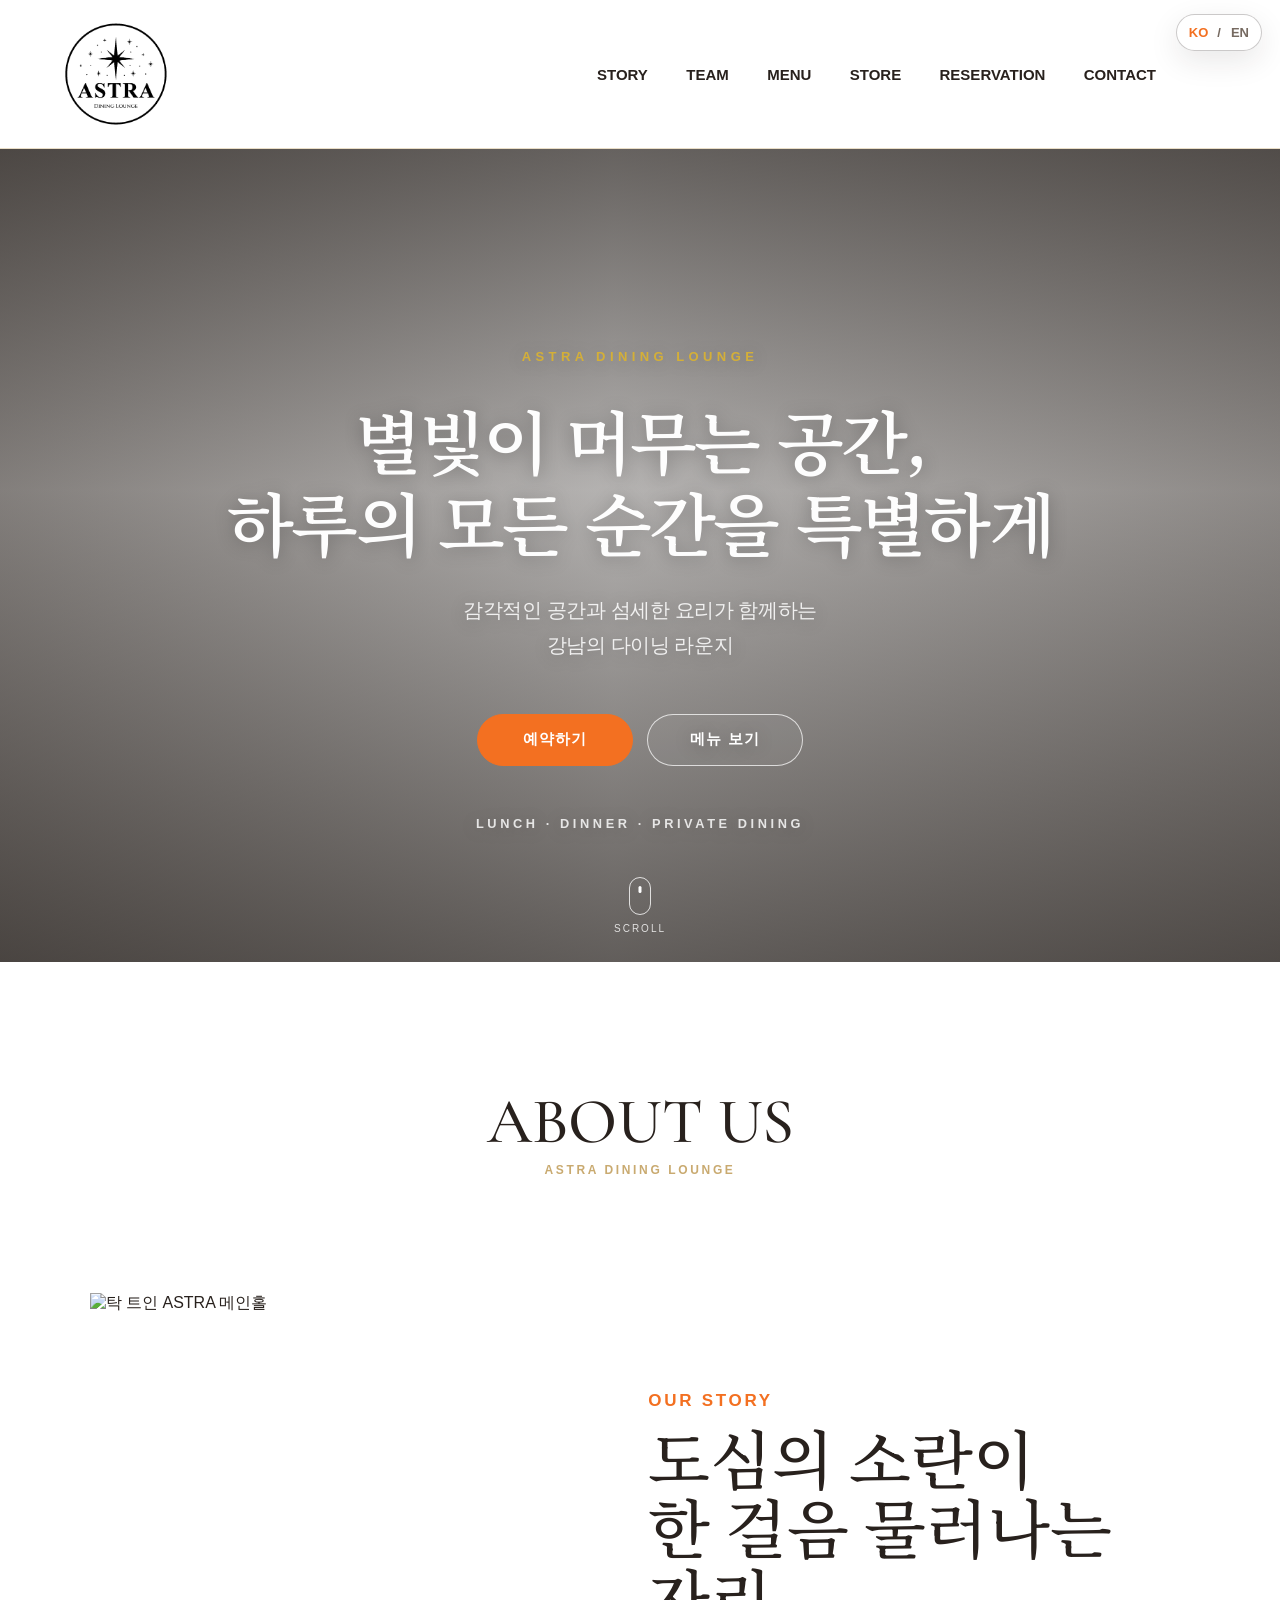
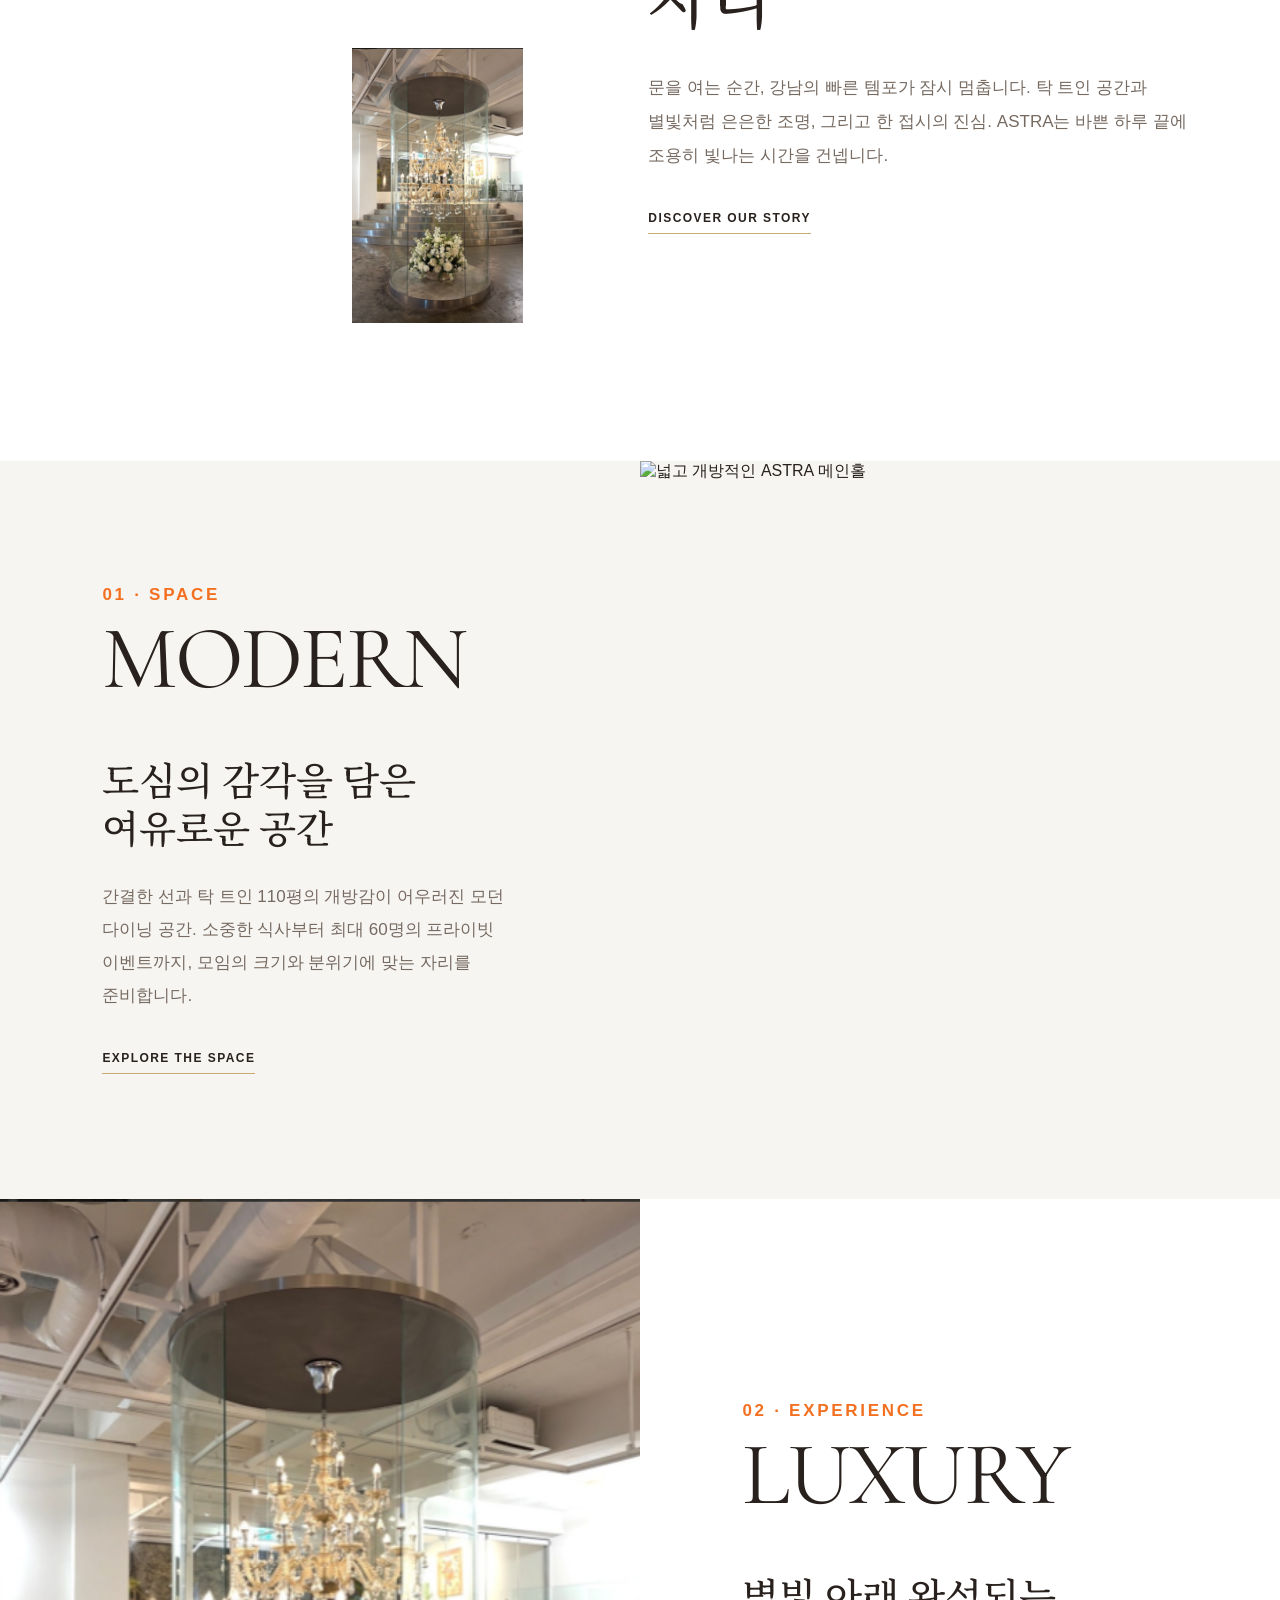
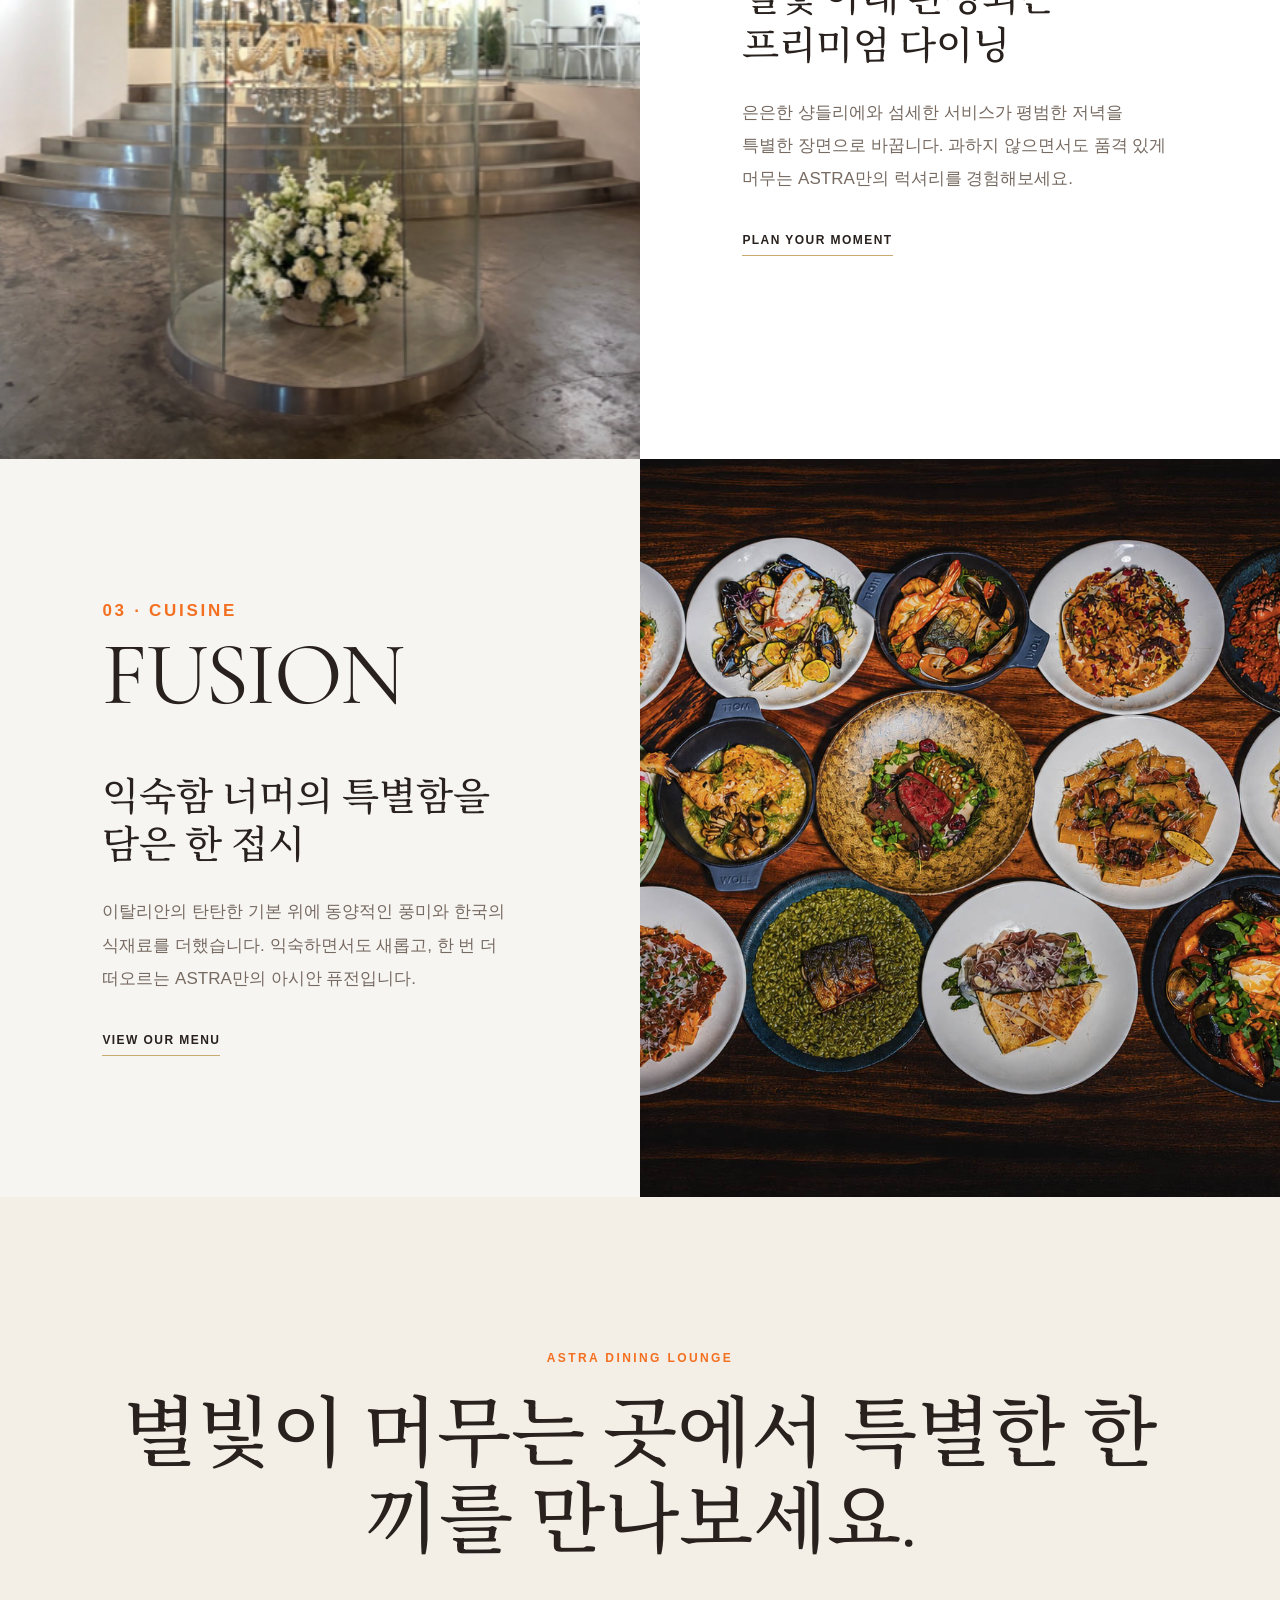
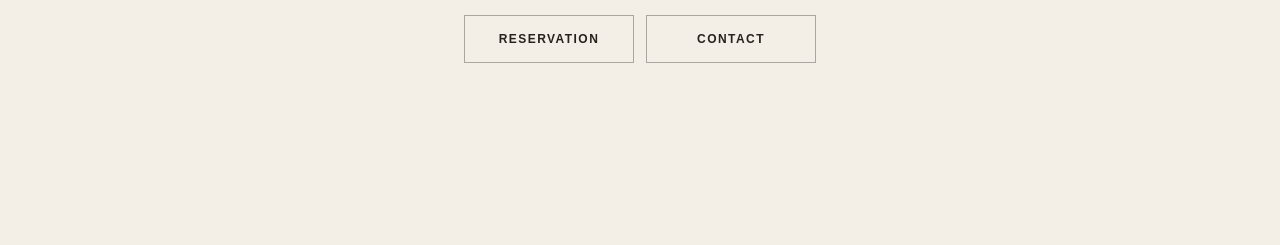
==== commit 8af034b0: "Revert "Add hover gallery effect to hero" This reverts commit fe274279fdf01e1157d144fa64681345daf1e7" ====
--- a/index.html
+++ b/index.html
@@ -69,17 +69,7 @@
       </nav>
     </header>
     <main>
-      <section class="home-hero" aria-label="ASTRA DINING LOUNGE 대표 이미지 갤러리">
-        <div class="hero-hover-gallery" aria-hidden="true">
-          <img class="is-active" src="인테리어사진/매장홀사진.JPG" alt="" />
-          <img src="인테리어사진/내부사진.png" alt="" />
-          <img src="인테리어사진/메인룸.png" alt="" />
-          <img src="인테리어사진/샹들리에.png" alt="" />
-        </div>
-        <div class="hero-hover-cursor" aria-hidden="true">
-          <span>‹</span>
-          <span>›</span>
-        </div>
+      <section class="home-hero">
         <div class="hero-panel">
           <p class="hero-brand">ASTRA DINING LOUNGE</p>
           <h1><span class="hero-title-line">별빛이 머무는 공간,</span><br /><span class="hero-title-line">하루의 모든 순간을 특별하게</span></h1>
@@ -150,49 +140,5 @@
       </section>
     </main>
     <script src="astra-language.js"></script>
-    <script>
-      (() => {
-        const hero = document.querySelector(".home-hero");
-        const galleryImages = [...document.querySelectorAll(".hero-hover-gallery img")];
-        const cursor = document.querySelector(".hero-hover-cursor");
-
-        if (!hero || !galleryImages.length || !cursor) return;
-
-        let activeIndex = 0;
-
-        const setActiveImage = (index) => {
-          if (index === activeIndex) return;
-          galleryImages[activeIndex].classList.remove("is-active");
-          galleryImages[index].classList.add("is-active");
-          activeIndex = index;
-        };
-
-        const updateHeroGallery = (event) => {
-          if (event.pointerType === "touch") return;
-
-          const rect = hero.getBoundingClientRect();
-          const x = event.clientX - rect.left;
-          const y = event.clientY - rect.top;
-          const progress = Math.min(0.999, Math.max(0, x / rect.width));
-          const nextIndex = Math.floor(progress * galleryImages.length);
-
-          hero.style.setProperty("--hero-cursor-x", `${x}px`);
-          hero.style.setProperty("--hero-cursor-y", `${y}px`);
-          setActiveImage(nextIndex);
-        };
-
-        hero.addEventListener("pointerenter", (event) => {
-          if (event.pointerType === "touch") return;
-          hero.classList.add("is-hovering");
-          updateHeroGallery(event);
-        });
-
-        hero.addEventListener("pointermove", updateHeroGallery);
-
-        hero.addEventListener("pointerleave", () => {
-          hero.classList.remove("is-hovering");
-        });
-      })();
-    </script>
   </body>
 </html>
--- a/astra.css
+++ b/astra.css
@@ -1212,14 +1212,17 @@
 .interior-carousel-controls p {
   margin: 0;
   color: var(--muted);
-  font-family: "Cormorant Garamond", serif;
-  font-size: 18px;
-  letter-spacing: 0.08em;
+  font-family: "Pretendard", Arial, sans-serif;
+  font-size: 15px;
+  font-weight: 600;
+  letter-spacing: 0.04em;
+  font-variant-numeric: tabular-nums;
 }
 
 .interior-carousel-controls p span:first-child {
   color: var(--orange);
-  font-size: 28px;
+  font-size: 20px;
+  font-weight: 700;
 }
 
 .interior-carousel-controls > div {
@@ -1803,78 +1806,10 @@
   padding: clamp(112px, 12vw, 168px) clamp(24px, 6vw, 96px) clamp(96px, 10vw, 150px);
   text-align: center;
   overflow: hidden;
-  background: #18110d url("인테리어사진/매장홀사진.JPG") center 42% / cover;
-}
-
-.home-hero::after {
-  content: "";
-  position: absolute;
-  inset: 0;
-  z-index: -1;
   background:
-    linear-gradient(180deg, rgba(19, 13, 9, 0.64) 0%, rgba(19, 13, 9, 0.24) 42%, rgba(19, 13, 9, 0.66) 100%),
-    linear-gradient(90deg, rgba(31, 22, 16, 0.4), rgba(31, 22, 16, 0.06) 48%, rgba(31, 22, 16, 0.34));
-  pointer-events: none;
-}
-
-.hero-hover-gallery {
-  position: absolute;
-  inset: 0;
-  z-index: -2;
-  overflow: hidden;
-  background: #18110d;
-}
-
-.hero-hover-gallery img {
-  position: absolute;
-  inset: 0;
-  width: 100%;
-  height: 100%;
-  object-fit: cover;
-  object-position: center 42%;
-  opacity: 0;
-  transform: scale(1.015);
-  transition: opacity 220ms ease-out, transform 900ms ease-out;
-}
-
-.hero-hover-gallery img.is-active {
-  opacity: 1;
-  transform: scale(1.035);
-}
-
-.hero-hover-cursor {
-  position: absolute;
-  left: var(--hero-cursor-x, 50%);
-  top: var(--hero-cursor-y, 50%);
-  z-index: 2;
-  display: inline-flex;
-  align-items: center;
-  justify-content: center;
-  gap: 2px;
-  width: 52px;
-  height: 52px;
-  border: 1px solid rgba(255, 255, 255, 0.34);
-  border-radius: 999px;
-  background: rgba(255, 255, 255, 0.14);
-  color: rgba(255, 255, 255, 0.92);
-  box-shadow: 0 18px 50px rgba(0, 0, 0, 0.22);
-  backdrop-filter: blur(14px);
-  -webkit-backdrop-filter: blur(14px);
-  opacity: 0;
-  pointer-events: none;
-  transform: translate(-50%, -50%) scale(0.84);
-  transition: opacity 160ms ease, transform 160ms ease;
-}
-
-.hero-hover-cursor span {
-  font-family: "Cormorant Garamond", serif;
-  font-size: 30px;
-  line-height: 1;
-}
-
-.home-hero.is-hovering .hero-hover-cursor {
-  opacity: 1;
-  transform: translate(-50%, -50%) scale(1);
+    linear-gradient(180deg, rgba(19, 13, 9, 0.62) 0%, rgba(19, 13, 9, 0.26) 42%, rgba(19, 13, 9, 0.64) 100%),
+    linear-gradient(90deg, rgba(31, 22, 16, 0.38), rgba(31, 22, 16, 0.08) 48%, rgba(31, 22, 16, 0.32)),
+    url("인테리어사진/매장홀사진.JPG") center 42% / cover;
 }
 
 .reservation-hero .reservation-title-one-line {
@@ -2285,28 +2220,16 @@
   .hero-button {
     transition: none;
   }
-
-  .hero-hover-gallery img,
-  .hero-hover-cursor {
-    transition: none;
-  }
 }
 
 @media (max-width: 900px) {
   .home-hero {
     min-height: max(85vh, 680px);
     padding: 96px 28px 88px;
-    background-position: center 40%;
-  }
-
-  .home-hero::after {
     background:
       linear-gradient(180deg, rgba(19, 13, 9, 0.68) 0%, rgba(19, 13, 9, 0.34) 44%, rgba(19, 13, 9, 0.7) 100%),
-      linear-gradient(90deg, rgba(31, 22, 16, 0.28), rgba(31, 22, 16, 0.08) 48%, rgba(31, 22, 16, 0.28));
-  }
-
-  .hero-hover-gallery img {
-    object-position: center 40%;
+      linear-gradient(90deg, rgba(31, 22, 16, 0.28), rgba(31, 22, 16, 0.08) 48%, rgba(31, 22, 16, 0.28)),
+      url("인테리어사진/매장홀사진.JPG") center 40% / cover;
   }
 
   .home-hero .hero-panel {
@@ -2339,21 +2262,10 @@
   .home-hero {
     min-height: 100svh;
     padding: 92px max(24px, env(safe-area-inset-left)) max(56px, env(safe-area-inset-bottom)) max(24px, env(safe-area-inset-right));
-    background-position: 52% 38%;
-  }
-
-  .home-hero::after {
     background:
       linear-gradient(180deg, rgba(19, 13, 9, 0.74) 0%, rgba(19, 13, 9, 0.4) 42%, rgba(19, 13, 9, 0.78) 100%),
-      linear-gradient(90deg, rgba(31, 22, 16, 0.34), rgba(31, 22, 16, 0.08) 48%, rgba(31, 22, 16, 0.34));
-  }
-
-  .hero-hover-gallery img {
-    object-position: 52% 38%;
-  }
-
-  .hero-hover-cursor {
-    display: none;
+      linear-gradient(90deg, rgba(31, 22, 16, 0.34), rgba(31, 22, 16, 0.08) 48%, rgba(31, 22, 16, 0.34)),
+      url("인테리어사진/매장홀사진.JPG") 52% 38% / cover;
   }
 
   .home-hero .hero-panel {
